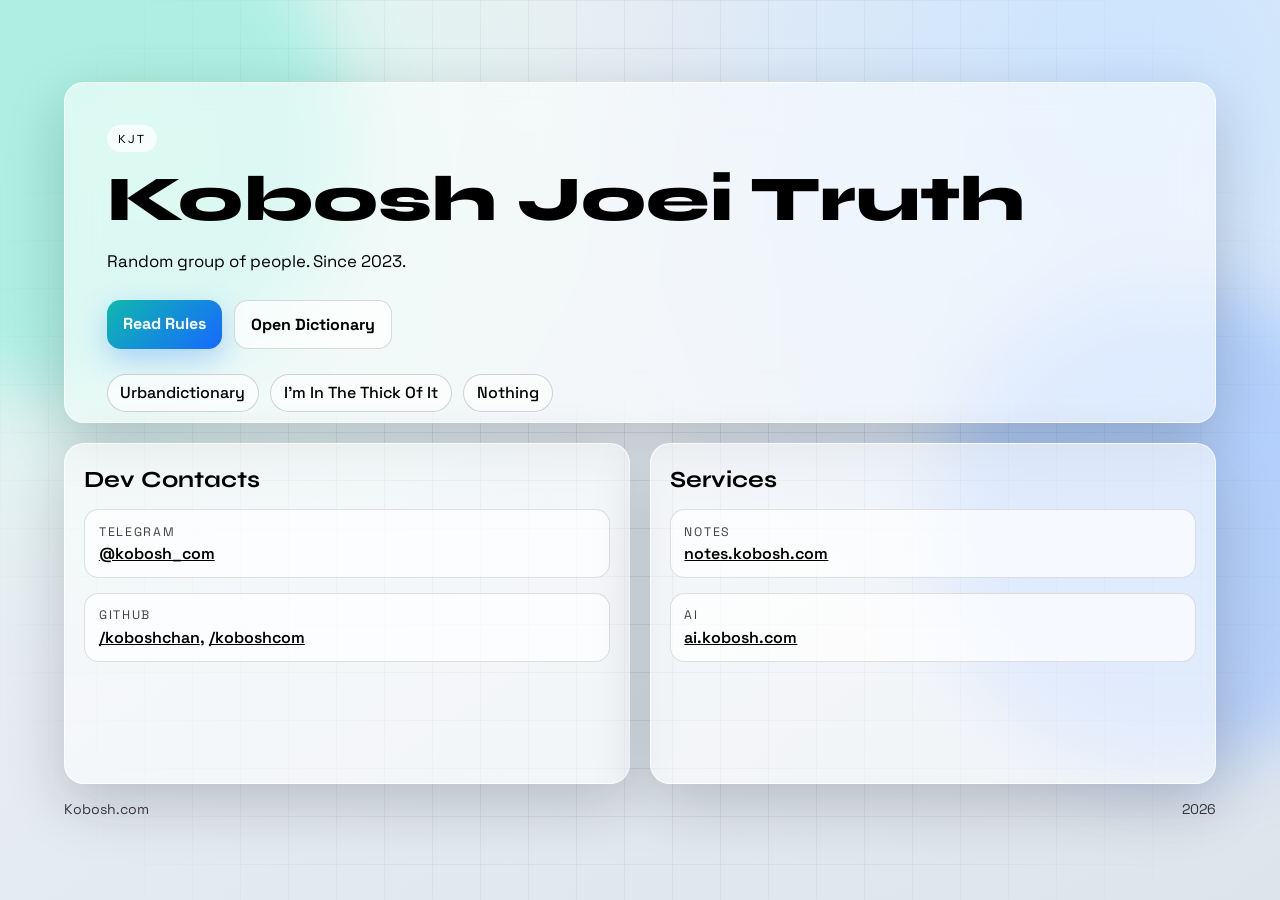
==== index.html @ be9c1747 "mondern" ====
<!DOCTYPE html>
<html lang="en">
  <head>
    <title>Kobosh Joei Truth | Kobosh.com</title>
    <meta charset="utf-8" />
    <meta name="viewport" content="width=device-width, initial-scale=1" />
    <meta
      name="description"
      content="Kobosh Joei Truth"
    />
    <link rel="preconnect" href="https://fonts.googleapis.com" />
    <link rel="preconnect" href="https://fonts.gstatic.com" crossorigin />
    <link
      href="https://fonts.googleapis.com/css2?family=Syne:wght@500;700;800&family=Space+Grotesk:wght@400;500;700&display=swap"
      rel="stylesheet"
    />
    <link rel="stylesheet" href="assets/css/index-modern.css" />
  </head>
  <body>
    <div class="ambient" aria-hidden="true">
      <span class="orb orb-one"></span>
      <span class="orb orb-two"></span>
      <span class="grid"></span>
    </div>

    <main class="page-shell">
      <section class="hero-card reveal">
        <p class="eyebrow">KJT</p>
        <h1>Kobosh Joei Truth</h1>
        <p class="subtitle">Random group of people. Since 2023.</p>

        <div class="action-row">
          <a class="action action-solid" href="rules">Read Rules</a>
          <a class="action action-ghost" href="dict">Open Dictionary</a>
        </div>

        <nav class="quick-links" aria-label="External links">
          <a href="https://www.urbandictionary.com/define.php?term=kobosh" target="_blank" rel="noopener noreferrer">Urbandictionary</a>
          <a href="iminthethickofit">I'm In The Thick Of It</a>
          <a href="nothing">Nothing</a>
        </nav>
      </section>

      <div class="bottom-row">
        <section class="contacts-card reveal" id="dev">
          <h2>Dev Contacts</h2>
          <ul>
            <li>
              <span class="label">Telegram</span>
              <span class="value">
                <a href="https://t.me/kobosh_com" target="_blank" rel="noopener noreferrer">@kobosh_com</a>
              </span>
            </li>
            <li>
              <span class="label">GitHub</span>
              <span class="value">
                <a href="https://github.com/koboshchan" target="_blank" rel="noopener noreferrer">/koboshchan</a>,
                <a href="https://github.com/koboshcom" target="_blank" rel="noopener noreferrer">/koboshcom</a>
              </span>
            </li>
          </ul>
        </section>

        <section class="services-card reveal" id="services">
          <h2>Services</h2>
          <ul>
            <li>
              <span class="label">Notes</span>
              <span class="value">
                <a href="https://notes.kobosh.com" target="_blank" rel="noopener noreferrer">notes.kobosh.com</a>
              </span>
            </li>
            <li>
              <span class="label">AI</span>
              <span class="value">
                <a href="https://ai.kobosh.com" target="_blank" rel="noopener noreferrer">ai.kobosh.com</a>
              </span>
            </li>
          </ul>
        </section>
      </div>
    </main>

    <footer class="site-footer">
      <p>Kobosh.com</p>
      <p id="year-stamp"></p>
    </footer>

    <script src="assets/js/index-modern.js"></script>
  </body>
</html>
---- assets/css/index-modern.css ----
:root {
  --ink: #0a0a0a;
  --paper: #f3f5f7;
  --glass: rgba(255, 255, 255, 0.58);
  --glass-border: rgba(255, 255, 255, 0.75);
  --shadow: 0 20px 60px rgba(15, 20, 30, 0.2);
  --accent: #0fb8ad;
  --accent-2: #1769ff;
}

* {
  box-sizing: border-box;
}

html,
body {
  margin: 0;
  width: 100%;
  height: 100%;
}

body {
  font-family: "Space Grotesk", sans-serif;
  color: var(--ink);
  background: radial-gradient(circle at 12% 18%, #daf8ef 0%, transparent 40%),
    radial-gradient(circle at 88% 10%, #cbe4ff 0%, transparent 42%),
    linear-gradient(145deg, #edf0f2 0%, #e5ebf2 48%, #dee4ec 100%);
  min-height: 100dvh;
  display: flex;
  flex-direction: column;
  justify-content: center;
  align-items: center;
  overflow: hidden;
}

.ambient {
  position: fixed;
  inset: 0;
  z-index: 0;
  pointer-events: none;
}

.orb {
  position: absolute;
  border-radius: 50%;
  filter: blur(35px);
  opacity: 0.6;
}

.orb-one {
  width: 32rem;
  height: 32rem;
  background: #8cebd8;
  left: -10rem;
  top: -7rem;
  animation: drift 10s ease-in-out infinite alternate;
}

.orb-two {
  width: 30rem;
  height: 30rem;
  background: #9ac0ff;
  right: -8rem;
  top: 18rem;
  animation: drift 12s ease-in-out infinite alternate-reverse;
}

.grid {
  position: absolute;
  inset: 0;
  background-image: linear-gradient(rgba(10, 10, 10, 0.08) 1px, transparent 1px),
    linear-gradient(90deg, rgba(10, 10, 10, 0.08) 1px, transparent 1px);
  background-size: 48px 48px;
  -webkit-mask-image: radial-gradient(circle at center, black 30%, transparent 90%);
  mask-image: radial-gradient(circle at center, black 30%, transparent 90%);
}

.page-shell {
  position: relative;
  z-index: 1;
  width: min(72rem, 92vw);
  height: min(78dvh, 52rem);
  margin: 0 auto;
  display: grid;
  grid-template-columns: 1fr;
  grid-template-rows: 1fr 1fr;
  gap: 1.2rem;
  transform-style: preserve-3d;
  transition: transform 180ms ease;
}

.bottom-row {
  min-height: 0;
  display: grid;
  grid-template-columns: 1fr 1fr;
  gap: 1.2rem;
}

.hero-card,
.contacts-card,
.services-card {
  min-height: 0;
  background: var(--glass);
  -webkit-backdrop-filter: blur(20px);
  backdrop-filter: blur(20px);
  border: 1px solid var(--glass-border);
  border-radius: 1.25rem;
  box-shadow: var(--shadow);
}

.hero-card {
  padding: 2.6rem;
  overflow: hidden;
}

.eyebrow {
  display: inline-block;
  margin: 0;
  font-family: "Syne", sans-serif;
  font-size: 0.78rem;
  letter-spacing: 0.16em;
  text-transform: uppercase;
  padding: 0.4rem 0.7rem;
  border-radius: 999px;
  background: rgba(255, 255, 255, 0.72);
}

h1,
h2,
p,
a,
li,
span {
  color: #000;
}

h1 {
  font-family: "Syne", sans-serif;
  font-weight: 800;
  margin: 1rem 0 0;
  line-height: 1;
  font-size: clamp(2.1rem, 6.5vw, 4rem);
}

.subtitle {
  margin: 0.95rem 0 0;
  max-width: 42ch;
  font-size: 1.05rem;
  line-height: 1.6;
}

.action-row {
  margin-top: 1.6rem;
  display: flex;
  flex-wrap: wrap;
  gap: 0.75rem;
}

.action {
  text-decoration: none;
  font-weight: 700;
  border-radius: 0.85rem;
  padding: 0.8rem 1rem;
  transition: transform 160ms ease, box-shadow 180ms ease;
}

.action:hover {
  transform: translateY(-2px);
}

.action-solid {
  background: linear-gradient(135deg, var(--accent), var(--accent-2));
  color: #fff;
  box-shadow: 0 10px 30px rgba(23, 105, 255, 0.28);
}

.action-ghost {
  background: rgba(255, 255, 255, 0.7);
  border: 1px solid rgba(10, 10, 10, 0.15);
}

.quick-links {
  margin-top: 1.6rem;
  display: flex;
  flex-wrap: wrap;
  gap: 0.7rem;
}

.quick-links a {
  text-decoration: none;
  font-weight: 500;
  border: 1px solid rgba(10, 10, 10, 0.18);
  background: rgba(255, 255, 255, 0.65);
  border-radius: 999px;
  padding: 0.45rem 0.8rem;
}

.contacts-card {
  padding: 1.4rem 1.2rem;
  overflow: hidden;
}

.services-card {
  padding: 1.4rem 1.2rem;
  overflow: hidden;
}

h2 {
  margin: 0;
  font-family: "Syne", sans-serif;
  font-size: 1.45rem;
}

.contacts-card ul {
  list-style: none;
  margin: 1rem 0 0;
  padding: 0;
  display: grid;
  gap: 0.9rem;
}

.services-card ul {
  list-style: none;
  margin: 1rem 0 0;
  padding: 0;
  display: grid;
  gap: 0.9rem;
}

.contacts-card li {
  background: rgba(255, 255, 255, 0.7);
  border: 1px solid rgba(10, 10, 10, 0.12);
  border-radius: 0.9rem;
  padding: 0.85rem;
  display: grid;
  gap: 0.2rem;
}

.services-card li {
  background: rgba(255, 255, 255, 0.7);
  border: 1px solid rgba(10, 10, 10, 0.12);
  border-radius: 0.9rem;
  padding: 0.85rem;
  display: grid;
  gap: 0.2rem;
}

.label {
  font-size: 0.77rem;
  letter-spacing: 0.14em;
  text-transform: uppercase;
  opacity: 0.75;
}

.value {
  font-weight: 600;
}

.site-footer {
  position: relative;
  z-index: 1;
  width: min(72rem, 92vw);
  margin: 1rem auto 0;
  display: flex;
  justify-content: space-between;
  align-items: center;
  gap: 1rem;
  font-size: 0.88rem;
}

.site-footer p {
  margin: 0;
  opacity: 0.75;
}

.reveal {
  opacity: 0;
  transform: translateY(18px);
  animation: rise 650ms ease forwards;
}

.contacts-card.reveal {
  animation-delay: 140ms;
}

.services-card.reveal {
  animation-delay: 220ms;
}

@keyframes rise {
  from {
    opacity: 0;
    transform: translateY(18px);
  }
  to {
    opacity: 1;
    transform: translateY(0);
  }
}

@keyframes drift {
  from {
    transform: translateY(0) translateX(0);
  }
  to {
    transform: translateY(12px) translateX(20px);
  }
}

@media (max-width: 900px) {
  .page-shell {
    grid-template-columns: 1fr;
    grid-template-rows: 1fr 1fr;
    height: min(82dvh, 50rem);
    margin-top: 0;
  }

  .bottom-row {
    grid-template-columns: 1fr;
    grid-template-rows: 1fr 1fr;
  }

  .hero-card {
    padding: 1.5rem;
  }

  .site-footer {
    margin-top: 0.8rem;
    flex-direction: column;
    align-items: center;
  }
}

@media (prefers-reduced-motion: reduce) {
  .orb-one,
  .orb-two,
  .reveal,
  .contacts-card.reveal {
    animation: none;
  }

  .page-shell {
    transition: none;
  }
}
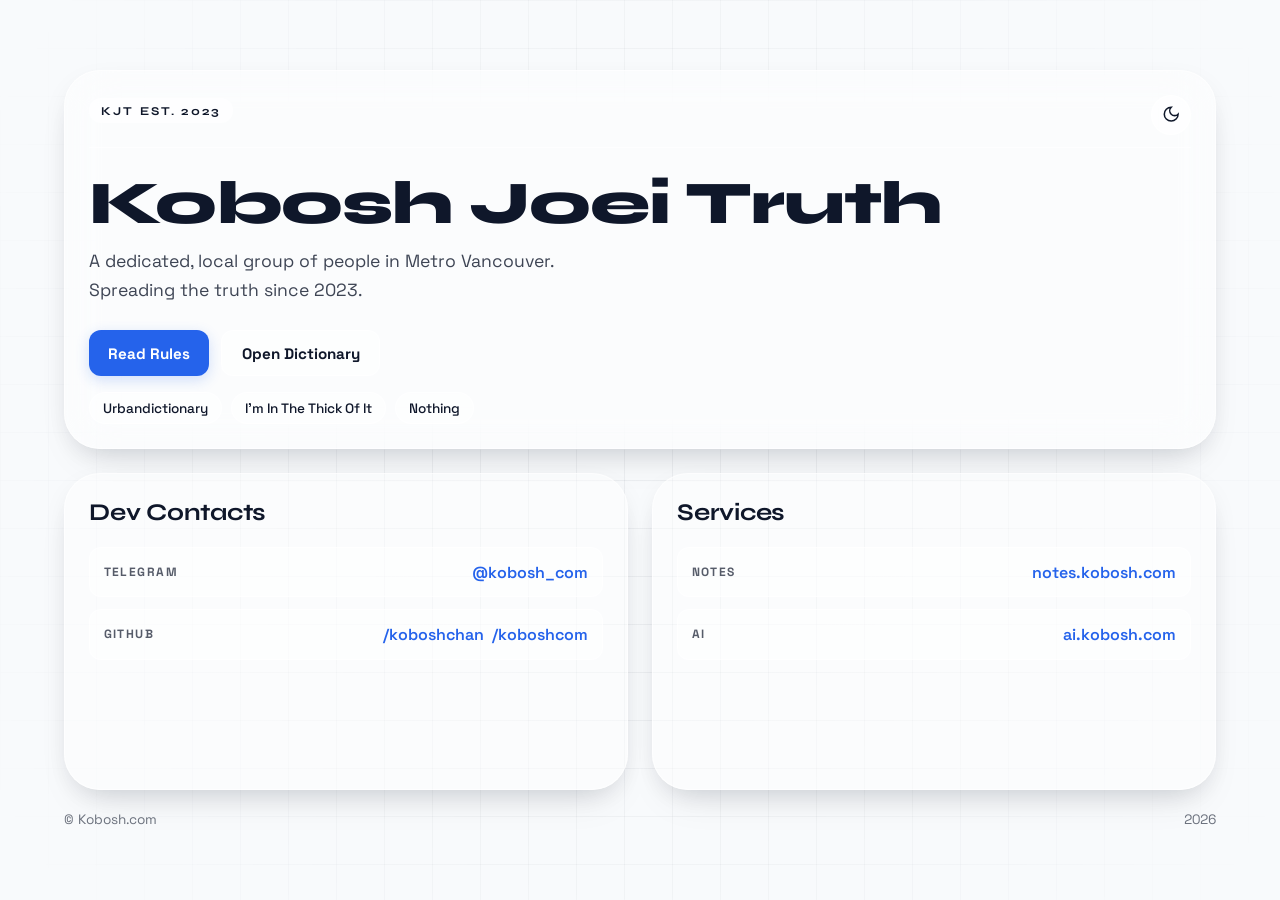
==== commit db8484c3: "Add new "nothing.html" page and refactor "rules.html" for improved structure and styling - Created a" ====
--- a/index.html
+++ b/index.html
@@ -4,19 +4,15 @@
     <title>Kobosh Joei Truth | Kobosh.com</title>
     <meta charset="utf-8" />
     <meta name="viewport" content="width=device-width, initial-scale=1" />
-    <meta
-      name="description"
-      content="Kobosh Joei Truth"
-    />
+    <meta name="description" content="Official portal of the Kobosh Joei Truth (KJT) community. Est. September 2023." />
+    
     <link rel="preconnect" href="https://fonts.googleapis.com" />
     <link rel="preconnect" href="https://fonts.gstatic.com" crossorigin />
-    <link
-      href="https://fonts.googleapis.com/css2?family=Syne:wght@500;700;800&family=Space+Grotesk:wght@400;500;700&display=swap"
-      rel="stylesheet"
-    />
+    <link href="https://fonts.googleapis.com/css2?family=Syne:wght@700;800&family=Space+Grotesk:wght@400;500;600;700&display=swap" rel="stylesheet" />
     <link rel="stylesheet" href="assets/css/index-modern.css" />
   </head>
   <body>
+    <!-- Ambient background visuals -->
     <div class="ambient" aria-hidden="true">
       <span class="orb orb-one"></span>
       <span class="orb orb-two"></span>
@@ -25,16 +21,25 @@
 
     <main class="page-shell">
       <section class="hero-card reveal">
-        <p class="eyebrow">KJT</p>
+        <header class="nav-header">
+          <div class="nav-header-left">
+            <span class="eyebrow">KJT EST. 2023</span>
+          </div>
+          <button class="theme-toggle" aria-label="Toggle theme" title="Toggle dark/light mode">
+            <svg class="sun-icon" viewBox="0 0 24 24"><circle cx="12" cy="12" r="4"/><path d="M12 2v2"/><path d="M12 20v2"/><path d="m4.93 4.93 1.41 1.41"/><path d="m17.66 17.66 1.41 1.41"/><path d="M2 12h2"/><path d="M20 12h2"/><path d="m6.34 17.66-1.41 1.41"/><path d="m19.07 4.93-1.41 1.41"/></svg>
+            <svg class="moon-icon" viewBox="0 0 24 24"><path d="M12 3a6 6 0 0 0 9 9 9 9 0 1 1-9-9Z"/></svg>
+          </button>
+        </header>
+
         <h1>Kobosh Joei Truth</h1>
-        <p class="subtitle">Random group of people. Since 2023.</p>
+        <p class="subtitle">A dedicated, local group of people in Metro Vancouver. Spreading the truth since 2023.</p>
 
         <div class="action-row">
           <a class="action action-solid" href="rules">Read Rules</a>
           <a class="action action-ghost" href="dict">Open Dictionary</a>
         </div>
 
-        <nav class="quick-links" aria-label="External links">
+        <nav class="quick-links" aria-label="Quick links">
           <a href="https://www.urbandictionary.com/define.php?term=kobosh" target="_blank" rel="noopener noreferrer">Urbandictionary</a>
           <a href="iminthethickofit">I'm In The Thick Of It</a>
           <a href="nothing">Nothing</a>
@@ -44,7 +49,7 @@
       <div class="bottom-row">
         <section class="contacts-card reveal" id="dev">
           <h2>Dev Contacts</h2>
-          <ul>
+          <ul class="interactive-list">
             <li>
               <span class="label">Telegram</span>
               <span class="value">
@@ -54,7 +59,7 @@
             <li>
               <span class="label">GitHub</span>
               <span class="value">
-                <a href="https://github.com/koboshchan" target="_blank" rel="noopener noreferrer">/koboshchan</a>,
+                <a href="https://github.com/koboshchan" target="_blank" rel="noopener noreferrer">/koboshchan</a>
                 <a href="https://github.com/koboshcom" target="_blank" rel="noopener noreferrer">/koboshcom</a>
               </span>
             </li>
@@ -63,7 +68,7 @@
 
         <section class="services-card reveal" id="services">
           <h2>Services</h2>
-          <ul>
+          <ul class="interactive-list">
             <li>
               <span class="label">Notes</span>
               <span class="value">
@@ -82,8 +87,8 @@
     </main>
 
     <footer class="site-footer">
-      <p>Kobosh.com</p>
-      <p id="year-stamp"></p>
+      <p>&copy; Kobosh.com</p>
+      <p id="year-stamp" class="tabular-nums"></p>
     </footer>
 
     <script src="assets/js/index-modern.js"></script>
--- a/assets/css/index-modern.css
+++ b/assets/css/index-modern.css
@@ -1,11 +1,40 @@
 :root {
-  --ink: #0a0a0a;
-  --paper: #f3f5f7;
-  --glass: rgba(255, 255, 255, 0.58);
-  --glass-border: rgba(255, 255, 255, 0.75);
-  --shadow: 0 20px 60px rgba(15, 20, 30, 0.2);
-  --accent: #0fb8ad;
-  --accent-2: #1769ff;
+  --ink: #0f172a;
+  --paper: #f8fafc;
+  --muted: #475569;
+  --glass: rgba(255, 255, 255, 0.45);
+  --glass-border: rgba(255, 255, 255, 0.6);
+  --shadow: 0 10px 30px -10px rgba(15, 23, 42, 0.15), 0 20px 40px -15px rgba(15, 23, 42, 0.1);
+  --shadow-hover: 0 15px 35px -10px rgba(15, 23, 42, 0.22), 0 25px 45px -15px rgba(15, 23, 42, 0.15);
+  --accent: #0d9488; /* teal 600 */
+  --accent-2: #2563eb; /* blue 600 */
+  --orb-1-bg: #99f6e4;
+  --orb-2-bg: #bfdbfe;
+  --grid-color: rgba(15, 23, 42, 0.05);
+  --scrollbar-thumb: rgba(15, 23, 42, 0.15);
+  --scrollbar-thumb-hover: rgba(15, 23, 42, 0.3);
+
+  --card-radius: 2.25rem; /* 36px */
+  --card-padding: 1.5rem; /* 24px */
+  --inner-radius: 0.75rem; /* 12px */
+  --inner-padding: 0.85rem;
+}
+
+body.dark {
+  --ink: #f8fafc;
+  --paper: #090d16;
+  --muted: #94a3b8;
+  --glass: rgba(11, 17, 32, 0.55);
+  --glass-border: rgba(255, 255, 255, 0.08);
+  --shadow: 0 10px 30px -10px rgba(0, 0, 0, 0.5), 0 20px 40px -15px rgba(0, 0, 0, 0.4);
+  --shadow-hover: 0 15px 35px -10px rgba(0, 0, 0, 0.6), 0 25px 45px -15px rgba(0, 0, 0, 0.5);
+  --accent: #14b8a6; /* teal 500 */
+  --accent-2: #3b82f6; /* blue 500 */
+  --orb-1-bg: #115e59; /* dark teal */
+  --orb-2-bg: #1e1b4b; /* dark indigo */
+  --grid-color: rgba(255, 255, 255, 0.03);
+  --scrollbar-thumb: rgba(255, 255, 255, 0.15);
+  --scrollbar-thumb-hover: rgba(255, 255, 255, 0.3);
 }
 
 * {
@@ -22,15 +51,20 @@
 body {
   font-family: "Space Grotesk", sans-serif;
   color: var(--ink);
-  background: radial-gradient(circle at 12% 18%, #daf8ef 0%, transparent 40%),
-    radial-gradient(circle at 88% 10%, #cbe4ff 0%, transparent 42%),
-    linear-gradient(145deg, #edf0f2 0%, #e5ebf2 48%, #dee4ec 100%);
+  background-color: var(--paper);
   min-height: 100dvh;
   display: flex;
   flex-direction: column;
   justify-content: center;
   align-items: center;
   overflow: hidden;
+  -webkit-font-smoothing: antialiased;
+  -moz-osx-font-smoothing: grayscale;
+  transition: color 250ms ease, background-color 250ms ease;
+}
+
+body.dark {
+  background-color: var(--paper);
 }
 
 .ambient {
@@ -41,256 +75,788 @@
 }
 
 .orb {
-  position: absolute;
-  border-radius: 50%;
-  filter: blur(35px);
-  opacity: 0.6;
-}
-
-.orb-one {
-  width: 32rem;
-  height: 32rem;
-  background: #8cebd8;
-  left: -10rem;
-  top: -7rem;
-  animation: drift 10s ease-in-out infinite alternate;
-}
-
-.orb-two {
-  width: 30rem;
-  height: 30rem;
-  background: #9ac0ff;
-  right: -8rem;
-  top: 18rem;
-  animation: drift 12s ease-in-out infinite alternate-reverse;
+  display: none;
 }
 
 .grid {
   position: absolute;
   inset: 0;
-  background-image: linear-gradient(rgba(10, 10, 10, 0.08) 1px, transparent 1px),
-    linear-gradient(90deg, rgba(10, 10, 10, 0.08) 1px, transparent 1px);
+  background-image: linear-gradient(var(--grid-color) 1px, transparent 1px),
+    linear-gradient(90deg, var(--grid-color) 1px, transparent 1px);
   background-size: 48px 48px;
-  -webkit-mask-image: radial-gradient(circle at center, black 30%, transparent 90%);
-  mask-image: radial-gradient(circle at center, black 30%, transparent 90%);
-}
-
+  -webkit-mask-image: radial-gradient(circle at center, black 30%, transparent 95%);
+  mask-image: radial-gradient(circle at center, black 30%, transparent 95%);
+}
+
+/* Page Layout Shell */
 .page-shell {
   position: relative;
   z-index: 1;
   width: min(72rem, 92vw);
-  height: min(78dvh, 52rem);
+  height: min(80dvh, 52rem);
   margin: 0 auto;
   display: grid;
   grid-template-columns: 1fr;
-  grid-template-rows: 1fr 1fr;
-  gap: 1.2rem;
+  grid-template-rows: 1.2fr 1fr;
+  gap: 1.5rem;
   transform-style: preserve-3d;
-  transition: transform 180ms ease;
+  transition: transform 200ms cubic-bezier(0.2, 0, 0, 1);
 }
 
 .bottom-row {
   min-height: 0;
   display: grid;
   grid-template-columns: 1fr 1fr;
-  gap: 1.2rem;
-}
-
+  gap: 1.5rem;
+}
+
+/* Glassmorphic Cards */
 .hero-card,
 .contacts-card,
-.services-card {
+.services-card,
+.content-card {
   min-height: 0;
   background: var(--glass);
-  -webkit-backdrop-filter: blur(20px);
-  backdrop-filter: blur(20px);
-  border: 1px solid var(--glass-border);
-  border-radius: 1.25rem;
+  -webkit-backdrop-filter: blur(24px);
+  backdrop-filter: blur(24px);
+  border: 1px solid var(--glass-border);
+  border-radius: var(--card-radius);
   box-shadow: var(--shadow);
-}
-
-.hero-card {
-  padding: 2.6rem;
-  overflow: hidden;
-}
-
+  padding: var(--card-padding);
+  display: flex;
+  flex-direction: column;
+  transition: transform 250ms cubic-bezier(0.2, 0, 0, 1), 
+              box-shadow 250ms ease, 
+              background-color 250ms ease, 
+              border-color 250ms ease;
+}
+
+.hero-card:hover,
+.contacts-card:hover,
+.services-card:hover,
+.content-card:hover {
+  box-shadow: var(--shadow-hover);
+}
+
+/* Header bar inside pages/cards */
+.nav-header {
+  display: flex;
+  justify-content: space-between;
+  align-items: center;
+  margin-bottom: 1.5rem;
+  padding-bottom: 0.75rem;
+  border-bottom: 1px solid var(--glass-border);
+  width: 100%;
+}
+
+.nav-header-left {
+  display: flex;
+  align-items: center;
+  gap: 1rem;
+}
+
+.nav-brand {
+  font-family: "Syne", sans-serif;
+  font-weight: 800;
+  font-size: 1.1rem;
+  letter-spacing: -0.01em;
+  text-decoration: none;
+  color: var(--ink);
+}
+
+/* Interactive theme toggle button */
+.theme-toggle {
+  background: var(--glass-border);
+  border: 1px solid var(--glass-border);
+  color: var(--ink);
+  width: 2.5rem;
+  height: 2.5rem;
+  border-radius: 50%;
+  display: flex;
+  align-items: center;
+  justify-content: center;
+  cursor: pointer;
+  outline: none;
+  font-size: 1.1rem;
+  transition: transform 200ms cubic-bezier(0.2, 0, 0, 1), background-color 200ms ease;
+}
+
+.theme-toggle:hover {
+  background: var(--glass);
+}
+
+.theme-toggle:active {
+  transform: scale(0.92);
+}
+
+/* Theme Toggle CSS Switch */
+.theme-toggle svg {
+  width: 1.15rem;
+  height: 1.15rem;
+  fill: none;
+  stroke: currentColor;
+  stroke-width: 2px;
+  transition: transform 300ms cubic-bezier(0.2, 0, 0, 1);
+}
+
+.theme-toggle .sun-icon {
+  display: none;
+}
+
+.theme-toggle .moon-icon {
+  display: block;
+}
+
+body.dark .theme-toggle .sun-icon {
+  display: block;
+}
+
+body.dark .theme-toggle .moon-icon {
+  display: none;
+}
+
+.theme-toggle:hover svg {
+  transform: rotate(15deg) scale(1.05);
+}
+
+/* Inline SVG and Structural Icon Styles */
+.icon, .icon-inline {
+  width: 1.2rem;
+  height: 1.2rem;
+  display: inline-block;
+  vertical-align: middle;
+  flex-shrink: 0;
+  fill: none;
+  stroke: currentColor;
+  stroke-width: 2px;
+  transition: transform 200ms ease;
+}
+
+.icon-inline {
+  margin-right: 0.55rem;
+}
+
+.accordion-arrow {
+  width: 1rem;
+  height: 1rem;
+  fill: none;
+  stroke: currentColor;
+  stroke-width: 2.5px;
+  transition: transform 250ms cubic-bezier(0.2, 0, 0, 1);
+  opacity: 0.7;
+}
+
+/* Eyebrow & Badges */
 .eyebrow {
   display: inline-block;
+  align-self: flex-start;
+  margin: 0 0 0.5rem;
+  font-family: "Syne", sans-serif;
+  font-size: 0.75rem;
+  letter-spacing: 0.18em;
+  text-transform: uppercase;
+  padding: 0.35rem 0.75rem;
+  border-radius: var(--inner-radius);
+  background: var(--glass-border);
+  font-weight: 700;
+  color: var(--ink);
+}
+
+/* Typography elements */
+h1, h2, h3, h4, h5, h6 {
+  color: var(--ink);
+  font-family: "Syne", sans-serif;
   margin: 0;
-  font-family: "Syne", sans-serif;
-  font-size: 0.78rem;
-  letter-spacing: 0.16em;
-  text-transform: uppercase;
-  padding: 0.4rem 0.7rem;
-  border-radius: 999px;
-  background: rgba(255, 255, 255, 0.72);
-}
-
-h1,
-h2,
-p,
-a,
-li,
-span {
-  color: #000;
+  text-wrap: balance;
+  transition: color 250ms ease;
 }
 
 h1 {
-  font-family: "Syne", sans-serif;
   font-weight: 800;
-  margin: 1rem 0 0;
-  line-height: 1;
-  font-size: clamp(2.1rem, 6.5vw, 4rem);
+  line-height: 1.05;
+  font-size: clamp(2.2rem, 6vw, 3.8rem);
+  letter-spacing: -0.02em;
+}
+
+h2 {
+  font-weight: 700;
+  font-size: 1.5rem;
+  letter-spacing: -0.01em;
+  margin-bottom: 0.5rem;
+}
+
+h3 {
+  font-weight: 700;
+  font-size: 1.15rem;
+}
+
+p {
+  color: var(--ink);
+  margin: 0.5rem 0;
+  line-height: 1.6;
+  text-wrap: pretty;
+  opacity: 0.9;
+  transition: color 250ms ease;
 }
 
 .subtitle {
-  margin: 0.95rem 0 0;
-  max-width: 42ch;
-  font-size: 1.05rem;
-  line-height: 1.6;
-}
-
+  margin: 0.75rem 0 0;
+  max-width: 44ch;
+  font-size: 1.1rem;
+  opacity: 0.8;
+}
+
+/* Action Rows & Links */
 .action-row {
-  margin-top: 1.6rem;
+  margin-top: auto;
   display: flex;
   flex-wrap: wrap;
   gap: 0.75rem;
+  padding-top: 1.5rem;
 }
 
 .action {
   text-decoration: none;
   font-weight: 700;
-  border-radius: 0.85rem;
-  padding: 0.8rem 1rem;
-  transition: transform 160ms ease, box-shadow 180ms ease;
-}
-
-.action:hover {
+  font-size: 0.95rem;
+  border-radius: var(--inner-radius);
+  padding: 0.8rem 1.2rem;
+  display: inline-flex;
+  align-items: center;
+  justify-content: center;
+  cursor: pointer;
+  transition: transform 150ms cubic-bezier(0.2, 0, 0, 1), 
+              box-shadow 150ms ease, 
+              background-color 200ms ease, 
+              border-color 200ms ease;
+  min-height: 44px; /* Touch target safety */
+}
+
+.action:active {
+  transform: scale(0.96);
+}
+
+.action-solid {
+  background-color: var(--accent-2);
+  color: #ffffff;
+  box-shadow: 0 4px 14px 0 rgba(37, 99, 235, 0.2);
+}
+
+.action-solid:hover {
   transform: translateY(-2px);
-}
-
-.action-solid {
-  background: linear-gradient(135deg, var(--accent), var(--accent-2));
-  color: #fff;
-  box-shadow: 0 10px 30px rgba(23, 105, 255, 0.28);
+  background-color: var(--accent);
+  box-shadow: 0 6px 20px 0 rgba(37, 99, 235, 0.35);
+}
+
+.action-solid:active {
+  transform: scale(0.96) translateY(0);
 }
 
 .action-ghost {
-  background: rgba(255, 255, 255, 0.7);
-  border: 1px solid rgba(10, 10, 10, 0.15);
-}
-
+  background: var(--glass);
+  border: 1px solid var(--glass-border);
+  color: var(--ink);
+}
+
+.action-ghost:hover {
+  transform: translateY(-2px);
+  background: var(--glass-border);
+}
+
+.action-ghost:active {
+  transform: scale(0.96) translateY(0);
+}
+
+/* Quick links footer on homepage */
 .quick-links {
-  margin-top: 1.6rem;
+  margin-top: 1rem;
   display: flex;
   flex-wrap: wrap;
-  gap: 0.7rem;
+  gap: 0.6rem;
 }
 
 .quick-links a {
   text-decoration: none;
   font-weight: 500;
-  border: 1px solid rgba(10, 10, 10, 0.18);
-  background: rgba(255, 255, 255, 0.65);
+  font-size: 0.85rem;
+  border: 1px solid var(--glass-border);
+  background: var(--glass);
   border-radius: 999px;
-  padding: 0.45rem 0.8rem;
-}
-
-.contacts-card {
-  padding: 1.4rem 1.2rem;
-  overflow: hidden;
-}
-
-.services-card {
-  padding: 1.4rem 1.2rem;
-  overflow: hidden;
-}
-
-h2 {
-  margin: 0;
-  font-family: "Syne", sans-serif;
-  font-size: 1.45rem;
-}
-
-.contacts-card ul {
+  padding: 0.4rem 0.8rem;
+  color: var(--ink);
+  transition: transform 150ms cubic-bezier(0.2, 0, 0, 1), background-color 150ms ease;
+}
+
+.quick-links a:hover {
+  background: var(--glass-border);
+}
+
+.quick-links a:active {
+  transform: scale(0.96);
+}
+
+/* Nested lists in Contact/Services cards */
+ul.interactive-list {
   list-style: none;
-  margin: 1rem 0 0;
+  margin: 0.75rem 0 0;
   padding: 0;
   display: grid;
-  gap: 0.9rem;
-}
-
-.services-card ul {
-  list-style: none;
-  margin: 1rem 0 0;
-  padding: 0;
-  display: grid;
-  gap: 0.9rem;
-}
-
-.contacts-card li {
-  background: rgba(255, 255, 255, 0.7);
-  border: 1px solid rgba(10, 10, 10, 0.12);
-  border-radius: 0.9rem;
-  padding: 0.85rem;
-  display: grid;
-  gap: 0.2rem;
-}
-
-.services-card li {
-  background: rgba(255, 255, 255, 0.7);
-  border: 1px solid rgba(10, 10, 10, 0.12);
-  border-radius: 0.9rem;
-  padding: 0.85rem;
-  display: grid;
-  gap: 0.2rem;
+  gap: 0.75rem;
+  min-height: 0;
+  overflow-y: auto;
+}
+
+ul.interactive-list li {
+  background: var(--glass);
+  border: 1px solid var(--glass-border);
+  border-radius: var(--inner-radius);
+  padding: var(--inner-padding);
+  display: flex;
+  justify-content: space-between;
+  align-items: center;
+  transition: transform 150ms cubic-bezier(0.2, 0, 0, 1), background-color 200ms ease;
+}
+
+ul.interactive-list li:hover {
+  transform: translateX(4px);
+  background: var(--glass-border);
 }
 
 .label {
-  font-size: 0.77rem;
-  letter-spacing: 0.14em;
+  font-size: 0.75rem;
+  letter-spacing: 0.12em;
   text-transform: uppercase;
-  opacity: 0.75;
+  font-weight: 700;
+  opacity: 0.7;
 }
 
 .value {
   font-weight: 600;
-}
-
+  text-align: right;
+  display: flex;
+  gap: 0.5rem;
+}
+
+.value a {
+  color: var(--accent-2);
+  text-decoration: none;
+  transition: opacity 150ms ease;
+}
+
+.value a:hover {
+  opacity: 0.8;
+  text-decoration: underline;
+}
+
+/* Site Footer */
 .site-footer {
   position: relative;
   z-index: 1;
   width: min(72rem, 92vw);
-  margin: 1rem auto 0;
+  margin: 1.2rem auto 0;
   display: flex;
   justify-content: space-between;
   align-items: center;
   gap: 1rem;
-  font-size: 0.88rem;
+  font-size: 0.85rem;
 }
 
 .site-footer p {
   margin: 0;
-  opacity: 0.75;
-}
-
+  opacity: 0.6;
+}
+
+.site-footer a {
+  color: var(--ink);
+  text-decoration: none;
+  font-weight: 600;
+}
+
+.site-footer a:hover {
+  text-decoration: underline;
+}
+
+/* Rules List styling */
+.rules-list {
+  display: grid;
+  grid-template-columns: repeat(auto-fit, minmax(280px, 1fr));
+  gap: 1rem;
+  margin: 1.5rem 0;
+}
+
+.rule-card {
+  background: var(--glass);
+  border: 1px solid var(--glass-border);
+  border-radius: var(--inner-radius);
+  padding: 1.2rem;
+  display: flex;
+  flex-direction: column;
+  gap: 0.5rem;
+  transition: transform 150ms ease, border-color 200ms ease;
+}
+
+.rule-card:hover {
+  transform: translateY(-2px);
+  border-color: var(--accent);
+}
+
+.rule-num {
+  font-family: "Syne", sans-serif;
+  font-size: 0.75rem;
+  font-weight: 800;
+  text-transform: uppercase;
+  color: var(--accent-2);
+  letter-spacing: 0.08em;
+}
+
+/* Scrollable Inner container */
+.scroll-container {
+  overflow-y: auto;
+  padding-right: 0.5rem;
+  flex: 1;
+}
+
+/* Custom Scrollbar Styles */
+::-webkit-scrollbar {
+  width: 6px;
+  height: 6px;
+}
+
+::-webkit-scrollbar-track {
+  background: transparent;
+}
+
+::-webkit-scrollbar-thumb {
+  background: var(--scrollbar-thumb);
+  border-radius: 999px;
+}
+
+::-webkit-scrollbar-thumb:hover {
+  background: var(--scrollbar-thumb-hover);
+}
+
+/* Stagger animations */
 .reveal {
   opacity: 0;
-  transform: translateY(18px);
-  animation: rise 650ms ease forwards;
+  transform: translateY(20px);
+  animation: rise 600ms cubic-bezier(0.16, 1, 0.3, 1) forwards;
+}
+
+.hero-card.reveal {
+  animation-delay: 50ms;
 }
 
 .contacts-card.reveal {
-  animation-delay: 140ms;
+  animation-delay: 150ms;
 }
 
 .services-card.reveal {
-  animation-delay: 220ms;
+  animation-delay: 250ms;
+}
+
+/* Content cards layouts (subpages) */
+.subpage-container {
+  position: relative;
+  z-index: 1;
+  width: min(58rem, 92vw);
+  margin: 2rem auto;
+  display: flex;
+  flex-direction: column;
+  gap: 1rem;
+  min-height: calc(100vh - 8rem);
+}
+
+.content-card {
+  flex: 1;
+  min-height: 0;
+}
+
+/* Accordion sections for Rules */
+.accordion {
+  display: grid;
+  gap: 0.75rem;
+  margin-top: 1rem;
+}
+
+.accordion-item {
+  border: 1px solid var(--glass-border);
+  background: var(--glass);
+  border-radius: var(--inner-radius);
+  overflow: hidden;
+  transition: border-color 200ms ease, background-color 200ms ease;
+}
+
+.accordion-header {
+  padding: 1rem 1.2rem;
+  display: flex;
+  justify-content: space-between;
+  align-items: center;
+  cursor: pointer;
+  user-select: none;
+  font-weight: 600;
+  transition: background-color 150ms ease;
+}
+
+.accordion-header:hover {
+  background: var(--glass-border);
+}
+
+.accordion-header:active {
+  transform: scale(0.995);
+}
+
+.accordion-header h3 {
+  font-size: 1.05rem;
+  margin: 0;
+  display: flex;
+  align-items: center;
+  gap: 0.5rem;
+}
+
+
+
+.accordion-item.active {
+  background: rgba(255, 255, 255, 0.1);
+  border-color: var(--accent);
+}
+
+body.dark .accordion-item.active {
+  background: rgba(0, 0, 0, 0.15);
+}
+
+.accordion-item.active .accordion-arrow {
+  transform: rotate(180deg);
+}
+
+.accordion-content {
+  max-height: 0;
+  overflow: hidden;
+  transition: max-height 300ms cubic-bezier(0.2, 0, 0, 1);
+}
+
+.accordion-item.active .accordion-content {
+  max-height: 1000px; /* high limit to accommodate large content */
+}
+
+.accordion-content-inner {
+  padding: 0.2rem 1.25rem 1.25rem;
+  border-top: 1px solid var(--glass-border);
+  font-size: 0.95rem;
+  line-height: 1.6;
+}
+
+.accordion-content-inner p {
+  margin-top: 0.75rem;
+}
+
+.accordion-content-inner ul {
+  padding-left: 1.25rem;
+  margin: 0.75rem 0 0;
+}
+
+.accordion-content-inner li {
+  margin-bottom: 0.4rem;
+}
+
+/* Tabs & Searches for Dictionary */
+.search-box {
+  width: 100%;
+  padding: 0.8rem 1rem;
+  border-radius: var(--inner-radius);
+  border: 1px solid var(--glass-border);
+  background: var(--glass);
+  color: var(--ink);
+  font-family: inherit;
+  font-size: 0.95rem;
+  margin-bottom: 1rem;
+  outline: none;
+  transition: border-color 200ms ease, box-shadow 200ms ease;
+}
+
+.search-box:focus {
+  border-color: var(--accent);
+  box-shadow: 0 0 0 3px rgba(13, 148, 136, 0.15);
+}
+
+.dict-list {
+  display: grid;
+  gap: 1rem;
+}
+
+.dict-entry {
+  background: var(--glass);
+  border: 1px solid var(--glass-border);
+  border-radius: var(--inner-radius);
+  padding: 1.25rem;
+  transition: transform 150ms ease, border-color 200ms ease;
+}
+
+.dict-entry:hover {
+  transform: translateY(-2px);
+  border-color: var(--glass-border);
+}
+
+.dict-term {
+  font-size: 1.25rem;
+  font-weight: 700;
+  color: var(--accent-2);
+  margin-bottom: 0.5rem;
+}
+
+.dict-pos {
+  font-size: 0.7rem;
+  text-transform: uppercase;
+  letter-spacing: 0.1em;
+  background: var(--glass-border);
+  padding: 0.2rem 0.5rem;
+  border-radius: 4px;
+  font-weight: 700;
+  margin-left: 0.5rem;
+  vertical-align: middle;
+  color: var(--ink);
+}
+
+.dict-defn {
+  font-size: 0.95rem;
+  margin: 0.5rem 0;
+  line-height: 1.5;
+  border-left: 3px solid var(--accent);
+  padding-left: 0.75rem;
+}
+
+.dict-ex {
+  font-size: 0.9rem;
+  color: var(--muted);
+  font-style: italic;
+  margin-top: 0.4rem;
+}
+
+/* Thick Of It Page specific: lyrics formatting */
+.lyrics-container {
+  display: grid;
+  grid-template-columns: 1.2fr 1.8fr;
+  gap: 1.5rem;
+  height: 100%;
+}
+
+.lyrics-sidebar {
+  border-right: 1px solid var(--glass-border);
+  padding-right: 1.5rem;
+  display: flex;
+  flex-direction: column;
+}
+
+.lyrics-box {
+  background: rgba(0, 0, 0, 0.05);
+  border-radius: var(--inner-radius);
+  padding: 1.2rem;
+  font-family: inherit;
+  font-size: 0.9rem;
+  line-height: 1.5;
+  white-space: pre-line;
+  overflow-y: auto;
+  border: 1px solid var(--glass-border);
+  max-height: 480px;
+}
+
+body.dark .lyrics-box {
+  background: rgba(255, 255, 255, 0.02);
+}
+
+.essay-content {
+  overflow-y: auto;
+}
+
+.article-header {
+  margin-bottom: 1.5rem;
+}
+
+.article-header h1 {
+  margin-bottom: 0.5rem;
+}
+
+.article-header .meta {
+  font-size: 0.85rem;
+  color: var(--muted);
+}
+
+.article-body h2, .article-body h3, .article-body h4 {
+  margin: 1.5rem 0 0.75rem;
+  font-family: "Syne", sans-serif;
+  font-weight: 700;
+}
+
+.article-body h2 {
+  font-size: 1.35rem;
+}
+
+.article-body h3 {
+  font-size: 1.1rem;
+}
+
+.article-body p {
+  margin-bottom: 1rem;
+}
+
+.article-body blockquote {
+  margin: 1.25rem 0;
+  padding: 0.5rem 1rem;
+  border-left: 4px solid var(--accent-2);
+  background: rgba(37, 99, 235, 0.06);
+  border-radius: 0 var(--inner-radius) var(--inner-radius) 0;
+  font-style: italic;
+}
+
+.article-body hr {
+  border: none;
+  border-top: 1px solid var(--glass-border);
+  margin: 1.5rem 0;
+}
+
+/* Massive Essay (Gyatman) specific grid highlight cards */
+.attribute-grid {
+  display: grid;
+  grid-template-columns: repeat(auto-fit, minmax(240px, 1fr));
+  gap: 1rem;
+  margin: 1.5rem 0;
+}
+
+.attribute-card {
+  background: var(--glass);
+  border: 1px solid var(--glass-border);
+  border-radius: var(--inner-radius);
+  padding: 1.2rem;
+  transition: transform 150ms ease;
+}
+
+.attribute-card:hover {
+  transform: translateY(-3px);
+}
+
+.attribute-card h3 {
+  color: var(--accent);
+  margin-bottom: 0.4rem;
+}
+
+/* Tabular class */
+.tabular-nums {
+  font-variant-numeric: tabular-nums;
+}
+
+/* Animations */
+@keyframes drift {
+  from {
+    transform: translateY(0) translateX(0);
+  }
+  to {
+    transform: translateY(20px) translateX(25px);
+  }
 }
 
 @keyframes rise {
   from {
     opacity: 0;
-    transform: translateY(18px);
+    transform: translateY(20px);
   }
   to {
     opacity: 1;
@@ -298,36 +864,103 @@
   }
 }
 
-@keyframes drift {
-  from {
-    transform: translateY(0) translateX(0);
-  }
-  to {
-    transform: translateY(12px) translateX(20px);
-  }
-}
-
+/* Responsive Rules */
 @media (max-width: 900px) {
+  html,
+  body {
+    height: auto;
+  }
+
+  body {
+    min-height: 100dvh;
+    justify-content: flex-start;
+    overflow-y: auto;
+    overflow-x: hidden;
+    padding: 1rem 0.75rem 2rem;
+  }
+
   .page-shell {
     grid-template-columns: 1fr;
-    grid-template-rows: 1fr 1fr;
-    height: min(82dvh, 50rem);
+    grid-template-rows: auto auto;
+    height: auto;
     margin-top: 0;
+    width: 100%;
+    gap: 1rem;
   }
 
   .bottom-row {
     grid-template-columns: 1fr;
-    grid-template-rows: 1fr 1fr;
-  }
-
-  .hero-card {
-    padding: 1.5rem;
+    grid-template-rows: auto auto;
+    gap: 1rem;
+  }
+
+  .hero-card,
+  .contacts-card,
+  .services-card,
+  .content-card {
+    padding: 1.25rem;
+    border-radius: 1.75rem; /* Concentric adjust for smaller size */
+  }
+
+  .action-row {
+    flex-direction: column;
+    align-items: stretch;
+    gap: 0.6rem;
+    padding-top: 1rem;
+  }
+
+  .action {
+    text-align: center;
+    padding: 0.85rem 1rem;
+  }
+
+  .quick-links {
+    margin-top: 1rem;
+    gap: 0.5rem;
+  }
+
+  .quick-links a {
+    width: 100%;
+    text-align: center;
+    padding: 0.5rem;
   }
 
   .site-footer {
-    margin-top: 0.8rem;
+    margin-top: 1.2rem;
     flex-direction: column;
     align-items: center;
+    width: 100%;
+    text-align: center;
+    gap: 0.4rem;
+  }
+
+  /* Subpages */
+  .subpage-container {
+    min-height: auto;
+    margin: 1rem auto;
+  }
+
+  .lyrics-container {
+    grid-template-columns: 1fr;
+    height: auto;
+    gap: 1rem;
+  }
+
+  .lyrics-sidebar {
+    border-right: none;
+    padding-right: 0;
+    border-bottom: 1px solid var(--glass-border);
+    padding-bottom: 1rem;
+  }
+}
+
+@media (max-width: 480px) {
+  h1 {
+    font-size: clamp(1.8rem, 8vw, 2.2rem);
+  }
+
+  .subtitle {
+    font-size: 0.95rem;
   }
 }
 
@@ -336,10 +969,11 @@
   .orb-two,
   .reveal,
   .contacts-card.reveal {
-    animation: none;
-  }
-
-  .page-shell {
-    transition: none;
-  }
-}
+    animation: none !important;
+  }
+
+  .page-shell, .hero-card, .contacts-card, .services-card, .content-card {
+    transition: none !important;
+    transform: none !important;
+  }
+}
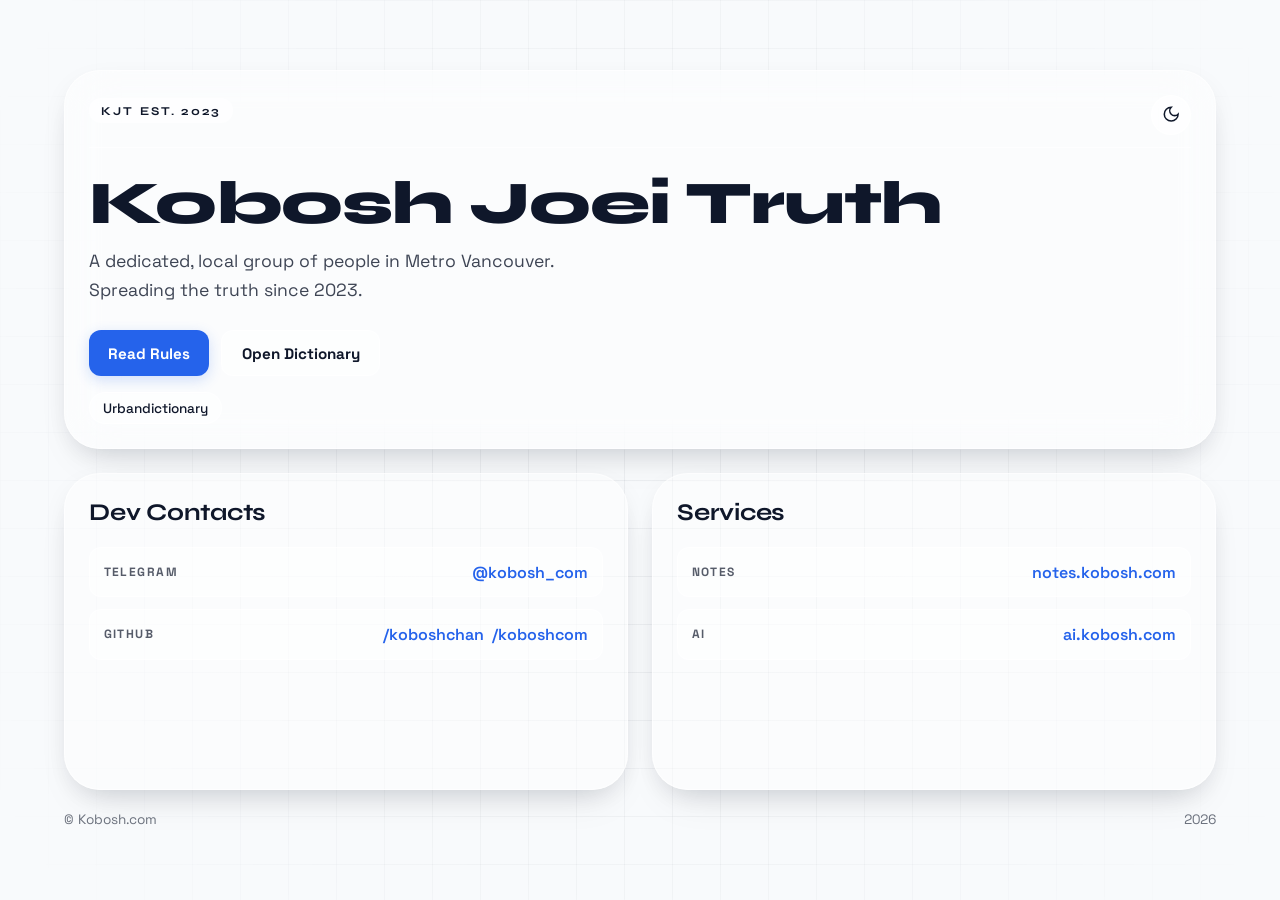
==== commit ed14e93b: "Remove outdated links from the quick links navigation in index.html" ====
--- a/index.html
+++ b/index.html
@@ -41,8 +41,6 @@
 
         <nav class="quick-links" aria-label="Quick links">
           <a href="https://www.urbandictionary.com/define.php?term=kobosh" target="_blank" rel="noopener noreferrer">Urbandictionary</a>
-          <a href="iminthethickofit">I'm In The Thick Of It</a>
-          <a href="nothing">Nothing</a>
         </nav>
       </section>
 
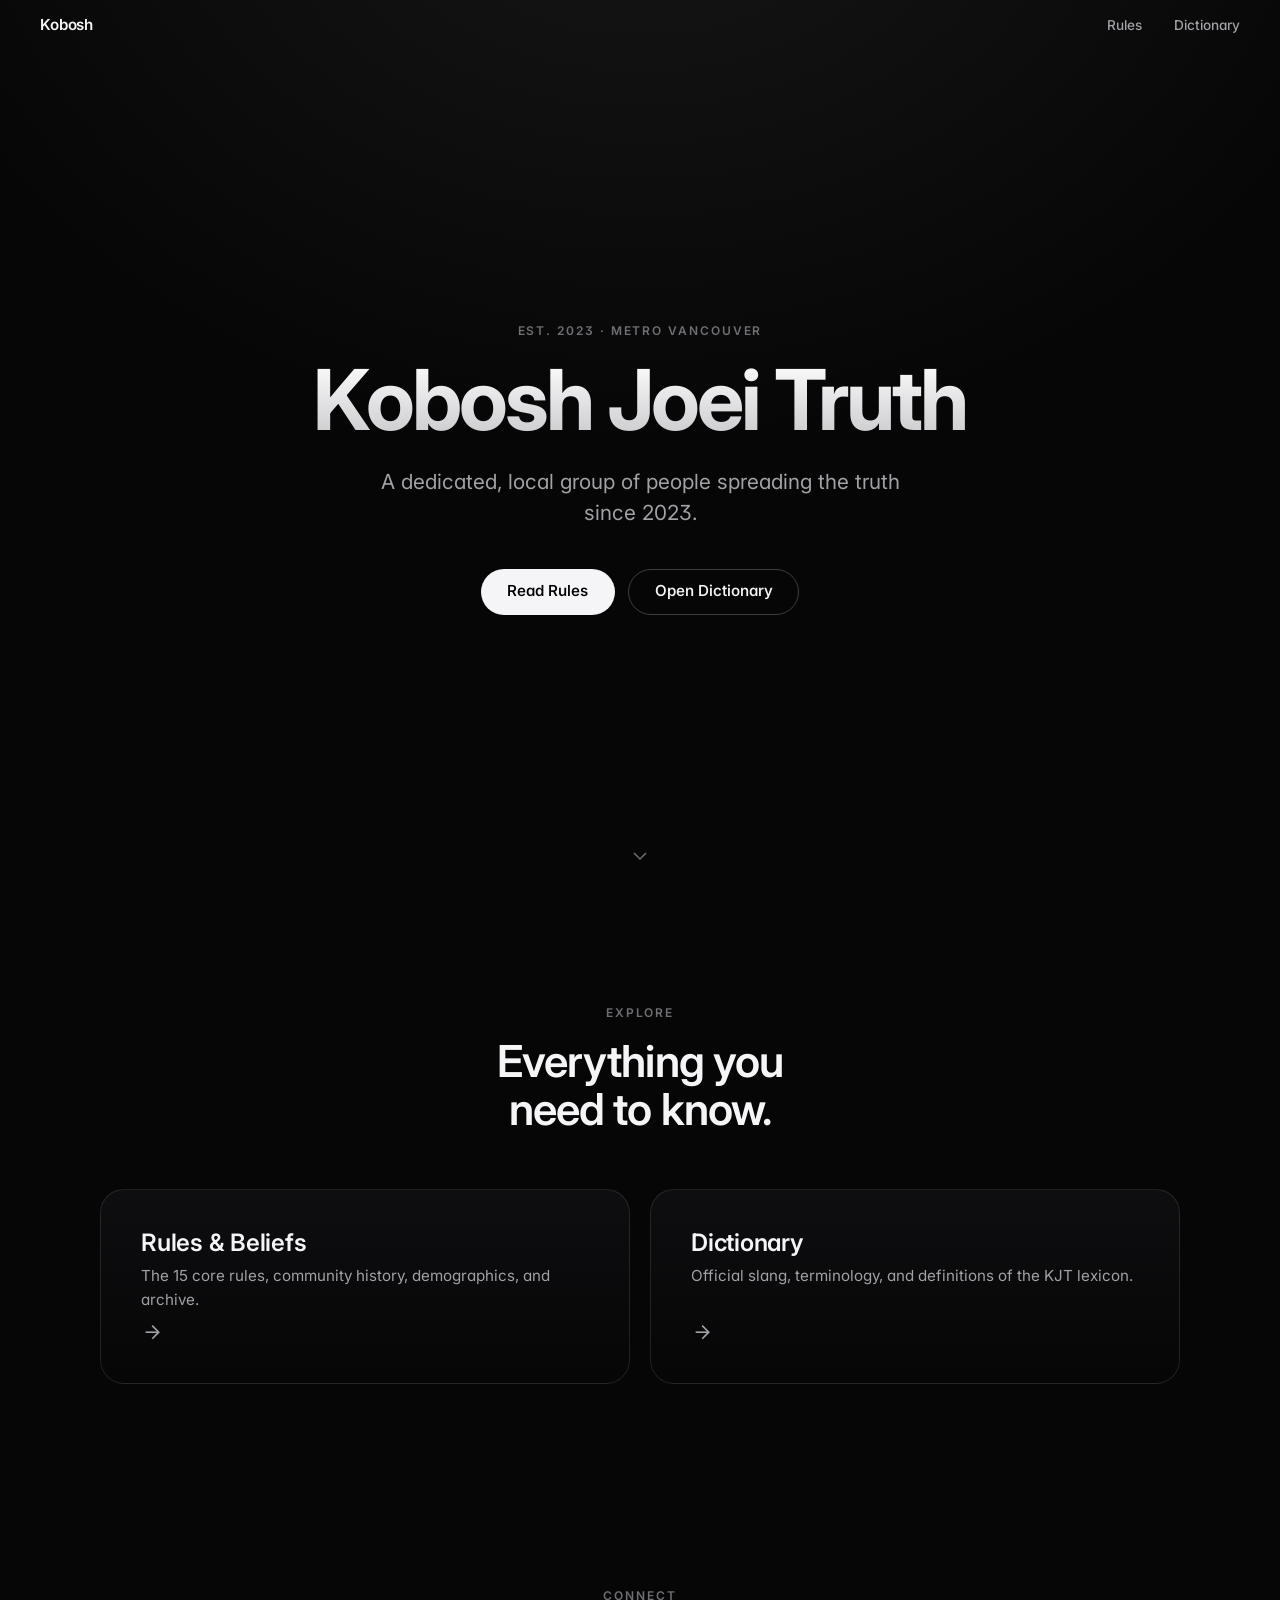
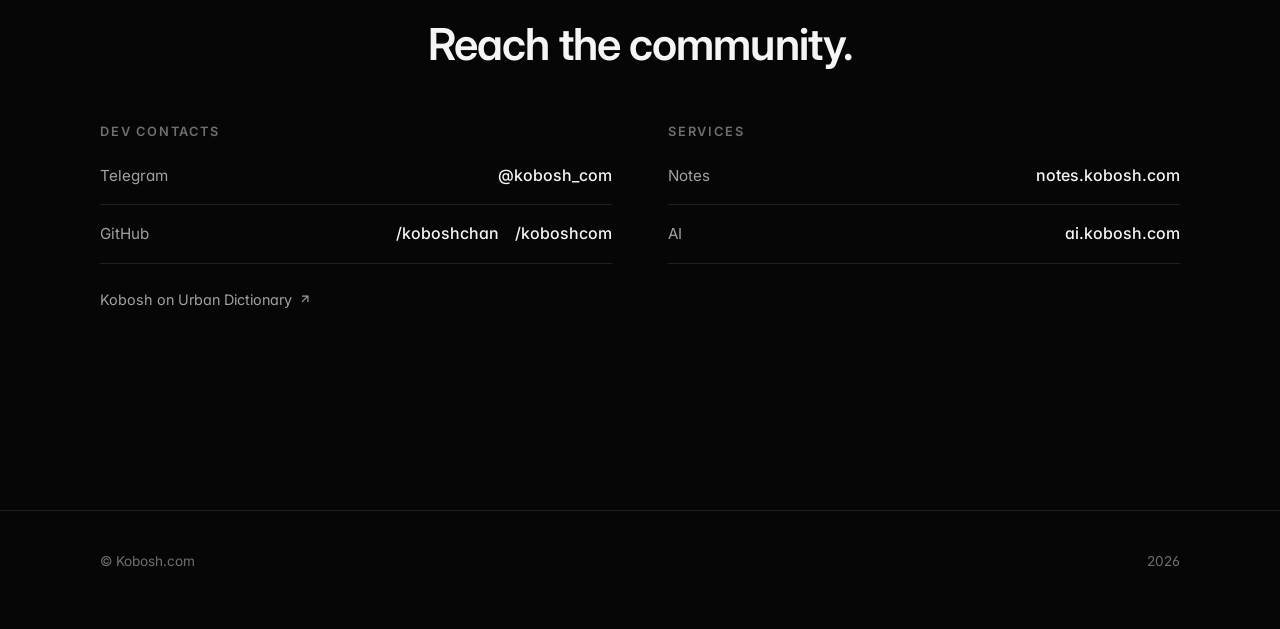
==== commit d5e7128d: "Rebuild site with refined Apple-like dark monochrome design Replace the glass-card-grid layout with " ====
--- a/index.html
+++ b/index.html
@@ -5,88 +5,106 @@
     <meta charset="utf-8" />
     <meta name="viewport" content="width=device-width, initial-scale=1" />
     <meta name="description" content="Official portal of the Kobosh Joei Truth (KJT) community. Est. September 2023." />
-    
+
     <link rel="preconnect" href="https://fonts.googleapis.com" />
     <link rel="preconnect" href="https://fonts.gstatic.com" crossorigin />
-    <link href="https://fonts.googleapis.com/css2?family=Syne:wght@700;800&family=Space+Grotesk:wght@400;500;600;700&display=swap" rel="stylesheet" />
+    <link href="https://fonts.googleapis.com/css2?family=Inter:wght@400;500;600;700;800&display=swap" rel="stylesheet" />
     <link rel="stylesheet" href="assets/css/index-modern.css" />
   </head>
   <body>
-    <!-- Ambient background visuals -->
-    <div class="ambient" aria-hidden="true">
-      <span class="orb orb-one"></span>
-      <span class="orb orb-two"></span>
-      <span class="grid"></span>
-    </div>
+    <nav class="nav">
+      <a class="wordmark" href="./">Kobosh</a>
+      <div class="nav-links">
+        <a href="rules">Rules</a>
+        <a href="dict">Dictionary</a>
+      </div>
+    </nav>
 
-    <main class="page-shell">
-      <section class="hero-card reveal">
-        <header class="nav-header">
-          <div class="nav-header-left">
-            <span class="eyebrow">KJT EST. 2023</span>
+    <header class="hero">
+      <span class="eyebrow">Est. 2023 · Metro Vancouver</span>
+      <h1 class="display">Kobosh Joei Truth</h1>
+      <p class="lede">A dedicated, local group of people spreading the truth since 2023.</p>
+      <div class="btn-row">
+        <a class="btn btn-primary" href="rules">Read Rules</a>
+        <a class="btn btn-secondary" href="dict">Open Dictionary</a>
+      </div>
+      <svg class="scroll-cue" viewBox="0 0 24 24" aria-hidden="true"><path d="m6 9 6 6 6-6" /></svg>
+    </header>
+
+    <main>
+      <section class="section">
+        <div class="container">
+          <div class="section-head" data-reveal>
+            <span class="eyebrow">Explore</span>
+            <h2>Everything you need to know.</h2>
           </div>
-          <button class="theme-toggle" aria-label="Toggle theme" title="Toggle dark/light mode">
-            <svg class="sun-icon" viewBox="0 0 24 24"><circle cx="12" cy="12" r="4"/><path d="M12 2v2"/><path d="M12 20v2"/><path d="m4.93 4.93 1.41 1.41"/><path d="m17.66 17.66 1.41 1.41"/><path d="M2 12h2"/><path d="M20 12h2"/><path d="m6.34 17.66-1.41 1.41"/><path d="m19.07 4.93-1.41 1.41"/></svg>
-            <svg class="moon-icon" viewBox="0 0 24 24"><path d="M12 3a6 6 0 0 0 9 9 9 9 0 1 1-9-9Z"/></svg>
-          </button>
-        </header>
-
-        <h1>Kobosh Joei Truth</h1>
-        <p class="subtitle">A dedicated, local group of people in Metro Vancouver. Spreading the truth since 2023.</p>
-
-        <div class="action-row">
-          <a class="action action-solid" href="rules">Read Rules</a>
-          <a class="action action-ghost" href="dict">Open Dictionary</a>
+          <div class="tile-grid">
+            <a class="tile" href="rules" data-reveal>
+              <h3>Rules &amp; Beliefs</h3>
+              <p>The 15 core rules, community history, demographics, and archive.</p>
+              <svg class="arrow" viewBox="0 0 24 24" aria-hidden="true"><path d="M5 12h14" /><path d="m12 5 7 7-7 7" /></svg>
+            </a>
+            <a class="tile" href="dict" data-reveal data-reveal-delay="80">
+              <h3>Dictionary</h3>
+              <p>Official slang, terminology, and definitions of the KJT lexicon.</p>
+              <svg class="arrow" viewBox="0 0 24 24" aria-hidden="true"><path d="M5 12h14" /><path d="m12 5 7 7-7 7" /></svg>
+            </a>
+          </div>
         </div>
-
-        <nav class="quick-links" aria-label="Quick links">
-          <a href="https://www.urbandictionary.com/define.php?term=kobosh" target="_blank" rel="noopener noreferrer">Urbandictionary</a>
-        </nav>
       </section>
 
-      <div class="bottom-row">
-        <section class="contacts-card reveal" id="dev">
-          <h2>Dev Contacts</h2>
-          <ul class="interactive-list">
-            <li>
-              <span class="label">Telegram</span>
-              <span class="value">
-                <a href="https://t.me/kobosh_com" target="_blank" rel="noopener noreferrer">@kobosh_com</a>
-              </span>
-            </li>
-            <li>
-              <span class="label">GitHub</span>
-              <span class="value">
-                <a href="https://github.com/koboshchan" target="_blank" rel="noopener noreferrer">/koboshchan</a>
-                <a href="https://github.com/koboshcom" target="_blank" rel="noopener noreferrer">/koboshcom</a>
-              </span>
-            </li>
-          </ul>
-        </section>
-
-        <section class="services-card reveal" id="services">
-          <h2>Services</h2>
-          <ul class="interactive-list">
-            <li>
-              <span class="label">Notes</span>
-              <span class="value">
-                <a href="https://notes.kobosh.com" target="_blank" rel="noopener noreferrer">notes.kobosh.com</a>
-              </span>
-            </li>
-            <li>
-              <span class="label">AI</span>
-              <span class="value">
-                <a href="https://ai.kobosh.com" target="_blank" rel="noopener noreferrer">ai.kobosh.com</a>
-              </span>
-            </li>
-          </ul>
-        </section>
-      </div>
+      <section class="section">
+        <div class="container">
+          <div class="section-head" data-reveal>
+            <span class="eyebrow">Connect</span>
+            <h2>Reach the community.</h2>
+          </div>
+          <div class="rows-grid">
+            <div class="rows-group" data-reveal>
+              <h3>Dev Contacts</h3>
+              <div class="info-row">
+                <span class="label">Telegram</span>
+                <span class="value">
+                  <a href="https://t.me/kobosh_com" target="_blank" rel="noopener noreferrer">@kobosh_com</a>
+                </span>
+              </div>
+              <div class="info-row">
+                <span class="label">GitHub</span>
+                <span class="value">
+                  <a href="https://github.com/koboshchan" target="_blank" rel="noopener noreferrer">/koboshchan</a>
+                  <a href="https://github.com/koboshcom" target="_blank" rel="noopener noreferrer">/koboshcom</a>
+                </span>
+              </div>
+            </div>
+            <div class="rows-group" data-reveal data-reveal-delay="80">
+              <h3>Services</h3>
+              <div class="info-row">
+                <span class="label">Notes</span>
+                <span class="value">
+                  <a href="https://notes.kobosh.com" target="_blank" rel="noopener noreferrer">notes.kobosh.com</a>
+                </span>
+              </div>
+              <div class="info-row">
+                <span class="label">AI</span>
+                <span class="value">
+                  <a href="https://ai.kobosh.com" target="_blank" rel="noopener noreferrer">ai.kobosh.com</a>
+                </span>
+              </div>
+            </div>
+          </div>
+          <a class="quiet-link" href="https://www.urbandictionary.com/define.php?term=kobosh" target="_blank" rel="noopener noreferrer">
+            Kobosh on Urban Dictionary
+            <svg width="14" height="14" viewBox="0 0 24 24" fill="none" stroke="currentColor" stroke-width="2" aria-hidden="true"><path d="M7 17 17 7" /><path d="M7 7h10v10" /></svg>
+          </a>
+        </div>
+      </section>
     </main>
 
     <footer class="site-footer">
-      <p>&copy; Kobosh.com</p>
-      <p id="year-stamp" class="tabular-nums"></p>
+      <div class="container">
+        <p>&copy; Kobosh.com</p>
+        <p id="year-stamp" class="tabular-nums"></p>
+      </div>
     </footer>
 
     <script src="assets/js/index-modern.js"></script>
--- a/assets/css/index-modern.css
+++ b/assets/css/index-modern.css
@@ -1,979 +1,714 @@
+/* ==========================================================================
+   Kobosh Joei Truth — refined dark monochrome system
+   ========================================================================== */
+
 :root {
-  --ink: #0f172a;
-  --paper: #f8fafc;
-  --muted: #475569;
-  --glass: rgba(255, 255, 255, 0.45);
-  --glass-border: rgba(255, 255, 255, 0.6);
-  --shadow: 0 10px 30px -10px rgba(15, 23, 42, 0.15), 0 20px 40px -15px rgba(15, 23, 42, 0.1);
-  --shadow-hover: 0 15px 35px -10px rgba(15, 23, 42, 0.22), 0 25px 45px -15px rgba(15, 23, 42, 0.15);
-  --accent: #0d9488; /* teal 600 */
-  --accent-2: #2563eb; /* blue 600 */
-  --orb-1-bg: #99f6e4;
-  --orb-2-bg: #bfdbfe;
-  --grid-color: rgba(15, 23, 42, 0.05);
-  --scrollbar-thumb: rgba(15, 23, 42, 0.15);
-  --scrollbar-thumb-hover: rgba(15, 23, 42, 0.3);
-
-  --card-radius: 2.25rem; /* 36px */
-  --card-padding: 1.5rem; /* 24px */
-  --inner-radius: 0.75rem; /* 12px */
-  --inner-padding: 0.85rem;
-}
-
-body.dark {
-  --ink: #f8fafc;
-  --paper: #090d16;
-  --muted: #94a3b8;
-  --glass: rgba(11, 17, 32, 0.55);
-  --glass-border: rgba(255, 255, 255, 0.08);
-  --shadow: 0 10px 30px -10px rgba(0, 0, 0, 0.5), 0 20px 40px -15px rgba(0, 0, 0, 0.4);
-  --shadow-hover: 0 15px 35px -10px rgba(0, 0, 0, 0.6), 0 25px 45px -15px rgba(0, 0, 0, 0.5);
-  --accent: #14b8a6; /* teal 500 */
-  --accent-2: #3b82f6; /* blue 500 */
-  --orb-1-bg: #115e59; /* dark teal */
-  --orb-2-bg: #1e1b4b; /* dark indigo */
-  --grid-color: rgba(255, 255, 255, 0.03);
-  --scrollbar-thumb: rgba(255, 255, 255, 0.15);
-  --scrollbar-thumb-hover: rgba(255, 255, 255, 0.3);
-}
-
-* {
-  box-sizing: border-box;
-}
-
-html,
+  /* Surfaces */
+  --bg: #060607;
+  --surface: #0e0e10;
+  --surface-2: #151517;
+
+  /* Text */
+  --text: #f5f5f7;
+  --muted: #a1a1a6;
+  --faint: #6e6e73;
+
+  /* Lines */
+  --border: rgba(255, 255, 255, 0.10);
+  --border-strong: rgba(255, 255, 255, 0.22);
+
+  /* Metrics */
+  --container: min(1080px, 92vw);
+  --measure: min(680px, 92vw);
+  --nav-h: 52px;
+  --radius: 24px;
+  --radius-sm: 14px;
+
+  --section-gap: clamp(4.5rem, 11vh, 9rem);
+  --ease: cubic-bezier(0.22, 1, 0.36, 1);
+}
+
+* { box-sizing: border-box; }
+
+html {
+  scroll-behavior: smooth;
+  -webkit-text-size-adjust: 100%;
+}
+
+html, body {
+  margin: 0;
+  padding: 0;
+}
+
 body {
-  margin: 0;
-  width: 100%;
-  height: 100%;
-}
-
-body {
-  font-family: "Space Grotesk", sans-serif;
-  color: var(--ink);
-  background-color: var(--paper);
+  font-family: "Inter", -apple-system, BlinkMacSystemFont, "Segoe UI", sans-serif;
+  background: var(--bg);
+  color: var(--text);
+  line-height: 1.6;
   min-height: 100dvh;
-  display: flex;
-  flex-direction: column;
-  justify-content: center;
-  align-items: center;
-  overflow: hidden;
   -webkit-font-smoothing: antialiased;
   -moz-osx-font-smoothing: grayscale;
-  transition: color 250ms ease, background-color 250ms ease;
-}
-
-body.dark {
-  background-color: var(--paper);
-}
-
-.ambient {
+  font-feature-settings: "cv11", "ss01";
+}
+
+a { color: inherit; }
+
+::selection {
+  background: rgba(255, 255, 255, 0.16);
+  color: #fff;
+}
+
+/* Custom scrollbar */
+::-webkit-scrollbar { width: 8px; height: 8px; }
+::-webkit-scrollbar-track { background: transparent; }
+::-webkit-scrollbar-thumb {
+  background: rgba(255, 255, 255, 0.14);
+  border-radius: 999px;
+}
+::-webkit-scrollbar-thumb:hover { background: rgba(255, 255, 255, 0.28); }
+
+/* ==========================================================================
+   Navigation
+   ========================================================================== */
+
+.nav {
   position: fixed;
-  inset: 0;
-  z-index: 0;
-  pointer-events: none;
-}
-
-.orb {
-  display: none;
-}
-
-.grid {
-  position: absolute;
-  inset: 0;
-  background-image: linear-gradient(var(--grid-color) 1px, transparent 1px),
-    linear-gradient(90deg, var(--grid-color) 1px, transparent 1px);
-  background-size: 48px 48px;
-  -webkit-mask-image: radial-gradient(circle at center, black 30%, transparent 95%);
-  mask-image: radial-gradient(circle at center, black 30%, transparent 95%);
-}
-
-/* Page Layout Shell */
-.page-shell {
-  position: relative;
-  z-index: 1;
-  width: min(72rem, 92vw);
-  height: min(80dvh, 52rem);
-  margin: 0 auto;
-  display: grid;
-  grid-template-columns: 1fr;
-  grid-template-rows: 1.2fr 1fr;
-  gap: 1.5rem;
-  transform-style: preserve-3d;
-  transition: transform 200ms cubic-bezier(0.2, 0, 0, 1);
-}
-
-.bottom-row {
-  min-height: 0;
-  display: grid;
-  grid-template-columns: 1fr 1fr;
-  gap: 1.5rem;
-}
-
-/* Glassmorphic Cards */
-.hero-card,
-.contacts-card,
-.services-card,
-.content-card {
-  min-height: 0;
-  background: var(--glass);
-  -webkit-backdrop-filter: blur(24px);
-  backdrop-filter: blur(24px);
-  border: 1px solid var(--glass-border);
-  border-radius: var(--card-radius);
-  box-shadow: var(--shadow);
-  padding: var(--card-padding);
-  display: flex;
-  flex-direction: column;
-  transition: transform 250ms cubic-bezier(0.2, 0, 0, 1), 
-              box-shadow 250ms ease, 
-              background-color 250ms ease, 
-              border-color 250ms ease;
-}
-
-.hero-card:hover,
-.contacts-card:hover,
-.services-card:hover,
-.content-card:hover {
-  box-shadow: var(--shadow-hover);
-}
-
-/* Header bar inside pages/cards */
-.nav-header {
-  display: flex;
+  top: 0;
+  left: 0;
+  right: 0;
+  z-index: 100;
+  height: var(--nav-h);
+  display: flex;
+  align-items: center;
   justify-content: space-between;
-  align-items: center;
-  margin-bottom: 1.5rem;
-  padding-bottom: 0.75rem;
-  border-bottom: 1px solid var(--glass-border);
-  width: 100%;
-}
-
-.nav-header-left {
-  display: flex;
-  align-items: center;
-  gap: 1rem;
-}
-
-.nav-brand {
-  font-family: "Syne", sans-serif;
-  font-weight: 800;
-  font-size: 1.1rem;
+  padding: 0 clamp(1rem, 4vw, 2.5rem);
+  background: rgba(6, 6, 7, 0);
+  border-bottom: 1px solid transparent;
+  transition: background 300ms var(--ease), border-color 300ms var(--ease),
+    backdrop-filter 300ms var(--ease);
+}
+
+.nav.scrolled {
+  background: rgba(6, 6, 7, 0.72);
+  -webkit-backdrop-filter: saturate(150%) blur(20px);
+  backdrop-filter: saturate(150%) blur(20px);
+  border-bottom-color: var(--border);
+}
+
+.wordmark {
+  font-weight: 600;
+  font-size: 0.95rem;
   letter-spacing: -0.01em;
   text-decoration: none;
-  color: var(--ink);
-}
-
-/* Interactive theme toggle button */
-.theme-toggle {
-  background: var(--glass-border);
-  border: 1px solid var(--glass-border);
-  color: var(--ink);
-  width: 2.5rem;
-  height: 2.5rem;
-  border-radius: 50%;
-  display: flex;
-  align-items: center;
-  justify-content: center;
-  cursor: pointer;
-  outline: none;
-  font-size: 1.1rem;
-  transition: transform 200ms cubic-bezier(0.2, 0, 0, 1), background-color 200ms ease;
-}
-
-.theme-toggle:hover {
-  background: var(--glass);
-}
-
-.theme-toggle:active {
-  transform: scale(0.92);
-}
-
-/* Theme Toggle CSS Switch */
-.theme-toggle svg {
-  width: 1.15rem;
-  height: 1.15rem;
-  fill: none;
-  stroke: currentColor;
-  stroke-width: 2px;
-  transition: transform 300ms cubic-bezier(0.2, 0, 0, 1);
-}
-
-.theme-toggle .sun-icon {
-  display: none;
-}
-
-.theme-toggle .moon-icon {
-  display: block;
-}
-
-body.dark .theme-toggle .sun-icon {
-  display: block;
-}
-
-body.dark .theme-toggle .moon-icon {
-  display: none;
-}
-
-.theme-toggle:hover svg {
-  transform: rotate(15deg) scale(1.05);
-}
-
-/* Inline SVG and Structural Icon Styles */
-.icon, .icon-inline {
-  width: 1.2rem;
-  height: 1.2rem;
-  display: inline-block;
-  vertical-align: middle;
-  flex-shrink: 0;
-  fill: none;
-  stroke: currentColor;
-  stroke-width: 2px;
-  transition: transform 200ms ease;
-}
-
-.icon-inline {
-  margin-right: 0.55rem;
-}
-
-.accordion-arrow {
+  color: var(--text);
+  display: inline-flex;
+  align-items: center;
+  gap: 0.5rem;
+  transition: opacity 200ms var(--ease);
+}
+.wordmark:hover { opacity: 0.7; }
+
+.wordmark .back-arrow {
   width: 1rem;
   height: 1rem;
+  stroke: currentColor;
   fill: none;
-  stroke: currentColor;
-  stroke-width: 2.5px;
-  transition: transform 250ms cubic-bezier(0.2, 0, 0, 1);
-  opacity: 0.7;
-}
-
-/* Eyebrow & Badges */
+  stroke-width: 2;
+}
+
+.nav-links {
+  display: flex;
+  gap: clamp(1rem, 3vw, 2rem);
+}
+
+.nav-links a {
+  font-size: 0.85rem;
+  font-weight: 500;
+  color: var(--muted);
+  text-decoration: none;
+  transition: color 200ms var(--ease);
+}
+.nav-links a:hover { color: var(--text); }
+
+/* ==========================================================================
+   Layout primitives
+   ========================================================================== */
+
+.container { width: var(--container); margin: 0 auto; }
+
+.section { padding-block: var(--section-gap); }
+
+.section-head {
+  text-align: center;
+  max-width: 44ch;
+  margin: 0 auto clamp(2rem, 5vw, 3.5rem);
+}
+
 .eyebrow {
   display: inline-block;
+  font-size: 0.75rem;
+  font-weight: 600;
+  letter-spacing: 0.16em;
+  text-transform: uppercase;
+  color: var(--faint);
+  margin-bottom: 1rem;
+}
+
+.divider {
+  width: 100%;
+  height: 1px;
+  background: var(--border);
+  border: 0;
+  margin: 0;
+}
+
+/* ==========================================================================
+   Typography
+   ========================================================================== */
+
+h1, h2, h3, h4 {
+  margin: 0;
+  font-weight: 600;
+  letter-spacing: -0.02em;
+  line-height: 1.08;
+  text-wrap: balance;
+}
+
+.display {
+  font-size: clamp(2.75rem, 8vw, 5.25rem);
+  font-weight: 700;
+  letter-spacing: -0.035em;
+  line-height: 1.02;
+  background: linear-gradient(180deg, #ffffff 0%, #b8b8bd 130%);
+  -webkit-background-clip: text;
+  background-clip: text;
+  color: transparent;
+}
+
+h2 { font-size: clamp(1.75rem, 4vw, 2.75rem); }
+h3 { font-size: 1.2rem; letter-spacing: -0.01em; }
+
+.lede {
+  font-size: clamp(1.05rem, 2.2vw, 1.3rem);
+  line-height: 1.5;
+  color: var(--muted);
+  font-weight: 400;
+  max-width: 40ch;
+}
+
+p { margin: 0 0 1rem; }
+
+/* ==========================================================================
+   Buttons
+   ========================================================================== */
+
+.btn-row {
+  display: flex;
+  flex-wrap: wrap;
+  gap: 0.85rem;
+  justify-content: center;
+}
+
+.btn {
+  display: inline-flex;
+  align-items: center;
+  justify-content: center;
+  gap: 0.5rem;
+  min-height: 46px;
+  padding: 0 1.6rem;
+  border-radius: 980px;
+  font-size: 0.95rem;
+  font-weight: 550;
+  text-decoration: none;
+  cursor: pointer;
+  border: 1px solid transparent;
+  transition: transform 200ms var(--ease), opacity 200ms var(--ease),
+    background 200ms var(--ease), border-color 200ms var(--ease);
+}
+.btn:active { transform: scale(0.97); }
+
+.btn-primary {
+  background: var(--text);
+  color: #000;
+}
+.btn-primary:hover { transform: scale(1.02); opacity: 0.9; }
+
+.btn-secondary {
+  background: transparent;
+  color: var(--text);
+  border-color: var(--border-strong);
+}
+.btn-secondary:hover { transform: scale(1.02); background: var(--surface-2); border-color: var(--text); }
+
+/* ==========================================================================
+   Hero
+   ========================================================================== */
+
+.hero {
+  position: relative;
+  min-height: 100dvh;
+  display: flex;
+  flex-direction: column;
+  align-items: center;
+  justify-content: center;
+  text-align: center;
+  padding: calc(var(--nav-h) + 2rem) 1rem 3rem;
+  overflow: hidden;
+}
+
+.hero::before {
+  content: "";
+  position: absolute;
+  inset: -20% -20% 40%;
+  background: radial-gradient(ellipse at 50% 0%, rgba(255, 255, 255, 0.07), transparent 62%);
+  pointer-events: none;
+  z-index: 0;
+}
+
+.hero > * { position: relative; z-index: 1; }
+
+.hero .lede { margin: 1.5rem auto 2.5rem; }
+
+.scroll-cue {
+  position: absolute;
+  bottom: 2rem;
+  left: 50%;
+  transform: translateX(-50%);
+  color: var(--faint);
+  width: 1.5rem;
+  height: 1.5rem;
+  stroke: currentColor;
+  fill: none;
+  stroke-width: 1.5;
+  animation: bob 2.4s var(--ease) infinite;
+  z-index: 1;
+}
+
+@keyframes bob {
+  0%, 100% { transform: translate(-50%, 0); opacity: 0.5; }
+  50% { transform: translate(-50%, 6px); opacity: 1; }
+}
+
+/* Page (non-home) hero — smaller */
+.page-hero {
+  padding: calc(var(--nav-h) + clamp(3rem, 10vh, 6rem)) 1rem clamp(2rem, 5vw, 3.5rem);
+  text-align: center;
+}
+.page-hero .display { font-size: clamp(2.25rem, 6vw, 3.75rem); }
+.page-hero .lede { margin: 1.25rem auto 0; }
+
+/* ==========================================================================
+   Tiles (feature links)
+   ========================================================================== */
+
+.tile-grid {
+  display: grid;
+  grid-template-columns: repeat(auto-fit, minmax(280px, 1fr));
+  gap: 1.25rem;
+}
+
+.tile {
+  position: relative;
+  display: flex;
+  flex-direction: column;
+  gap: 0.5rem;
+  padding: clamp(1.75rem, 4vw, 2.5rem);
+  border-radius: var(--radius);
+  border: 1px solid var(--border);
+  background: linear-gradient(180deg, var(--surface), var(--bg));
+  text-decoration: none;
+  color: var(--text);
+  min-height: 180px;
+  transition: transform 300ms var(--ease), border-color 300ms var(--ease),
+    box-shadow 300ms var(--ease);
+}
+.tile:hover {
+  transform: translateY(-4px);
+  border-color: var(--border-strong);
+  box-shadow: 0 20px 50px -20px rgba(0, 0, 0, 0.8);
+}
+
+.tile h3 { font-size: 1.5rem; font-weight: 600; }
+.tile p { color: var(--muted); margin: 0; font-size: 0.95rem; }
+
+.tile .arrow {
+  margin-top: auto;
   align-self: flex-start;
-  margin: 0 0 0.5rem;
-  font-family: "Syne", sans-serif;
-  font-size: 0.75rem;
-  letter-spacing: 0.18em;
+  width: 1.4rem;
+  height: 1.4rem;
+  stroke: var(--muted);
+  fill: none;
+  stroke-width: 1.75;
+  transition: transform 300ms var(--ease), stroke 300ms var(--ease);
+}
+.tile:hover .arrow { transform: translateX(5px); stroke: var(--text); }
+
+/* ==========================================================================
+   Info rows (contacts / services)
+   ========================================================================== */
+
+.rows-grid {
+  display: grid;
+  grid-template-columns: repeat(auto-fit, minmax(300px, 1fr));
+  gap: clamp(2rem, 5vw, 3.5rem);
+}
+
+.rows-group h3 {
+  font-size: 0.8rem;
+  font-weight: 600;
+  letter-spacing: 0.14em;
   text-transform: uppercase;
-  padding: 0.35rem 0.75rem;
-  border-radius: var(--inner-radius);
-  background: var(--glass-border);
-  font-weight: 700;
-  color: var(--ink);
-}
-
-/* Typography elements */
-h1, h2, h3, h4, h5, h6 {
-  color: var(--ink);
-  font-family: "Syne", sans-serif;
-  margin: 0;
-  text-wrap: balance;
-  transition: color 250ms ease;
-}
-
-h1 {
-  font-weight: 800;
-  line-height: 1.05;
-  font-size: clamp(2.2rem, 6vw, 3.8rem);
-  letter-spacing: -0.02em;
-}
-
-h2 {
-  font-weight: 700;
-  font-size: 1.5rem;
-  letter-spacing: -0.01em;
+  color: var(--faint);
   margin-bottom: 0.5rem;
 }
 
-h3 {
-  font-weight: 700;
-  font-size: 1.15rem;
-}
-
-p {
-  color: var(--ink);
-  margin: 0.5rem 0;
-  line-height: 1.6;
-  text-wrap: pretty;
-  opacity: 0.9;
-  transition: color 250ms ease;
-}
-
-.subtitle {
-  margin: 0.75rem 0 0;
-  max-width: 44ch;
-  font-size: 1.1rem;
-  opacity: 0.8;
-}
-
-/* Action Rows & Links */
-.action-row {
-  margin-top: auto;
-  display: flex;
-  flex-wrap: wrap;
-  gap: 0.75rem;
-  padding-top: 1.5rem;
-}
-
-.action {
-  text-decoration: none;
-  font-weight: 700;
-  font-size: 0.95rem;
-  border-radius: var(--inner-radius);
-  padding: 0.8rem 1.2rem;
-  display: inline-flex;
-  align-items: center;
-  justify-content: center;
-  cursor: pointer;
-  transition: transform 150ms cubic-bezier(0.2, 0, 0, 1), 
-              box-shadow 150ms ease, 
-              background-color 200ms ease, 
-              border-color 200ms ease;
-  min-height: 44px; /* Touch target safety */
-}
-
-.action:active {
-  transform: scale(0.96);
-}
-
-.action-solid {
-  background-color: var(--accent-2);
-  color: #ffffff;
-  box-shadow: 0 4px 14px 0 rgba(37, 99, 235, 0.2);
-}
-
-.action-solid:hover {
-  transform: translateY(-2px);
-  background-color: var(--accent);
-  box-shadow: 0 6px 20px 0 rgba(37, 99, 235, 0.35);
-}
-
-.action-solid:active {
-  transform: scale(0.96) translateY(0);
-}
-
-.action-ghost {
-  background: var(--glass);
-  border: 1px solid var(--glass-border);
-  color: var(--ink);
-}
-
-.action-ghost:hover {
-  transform: translateY(-2px);
-  background: var(--glass-border);
-}
-
-.action-ghost:active {
-  transform: scale(0.96) translateY(0);
-}
-
-/* Quick links footer on homepage */
-.quick-links {
-  margin-top: 1rem;
-  display: flex;
-  flex-wrap: wrap;
-  gap: 0.6rem;
-}
-
-.quick-links a {
+.info-row {
+  display: flex;
+  align-items: baseline;
+  justify-content: space-between;
+  gap: 1rem;
+  padding: 1rem 0;
+  border-bottom: 1px solid var(--border);
+}
+.info-row .label { color: var(--muted); font-size: 0.95rem; }
+.info-row .value { display: flex; gap: 1rem; flex-wrap: wrap; justify-content: flex-end; }
+.info-row .value a {
+  color: var(--text);
   text-decoration: none;
   font-weight: 500;
+  transition: color 200ms var(--ease);
+}
+.info-row .value a:hover { color: var(--muted); }
+
+.quiet-link {
+  display: inline-flex;
+  align-items: center;
+  gap: 0.4rem;
+  margin-top: 1.5rem;
+  color: var(--muted);
+  font-size: 0.9rem;
+  text-decoration: none;
+  transition: color 200ms var(--ease);
+}
+.quiet-link:hover { color: var(--text); }
+
+/* ==========================================================================
+   Rules — numbered list
+   ========================================================================== */
+
+.rules-grid {
+  display: grid;
+  grid-template-columns: repeat(auto-fill, minmax(360px, 1fr));
+  gap: 0;
+  border-top: 1px solid var(--border);
+}
+
+.rule-item {
+  display: flex;
+  gap: 1.25rem;
+  align-items: baseline;
+  padding: 1.5rem 0.5rem;
+  border-bottom: 1px solid var(--border);
+}
+.rule-item .num {
   font-size: 0.85rem;
-  border: 1px solid var(--glass-border);
-  background: var(--glass);
-  border-radius: 999px;
-  padding: 0.4rem 0.8rem;
-  color: var(--ink);
-  transition: transform 150ms cubic-bezier(0.2, 0, 0, 1), background-color 150ms ease;
-}
-
-.quick-links a:hover {
-  background: var(--glass-border);
-}
-
-.quick-links a:active {
-  transform: scale(0.96);
-}
-
-/* Nested lists in Contact/Services cards */
-ul.interactive-list {
-  list-style: none;
-  margin: 0.75rem 0 0;
-  padding: 0;
-  display: grid;
-  gap: 0.75rem;
-  min-height: 0;
-  overflow-y: auto;
-}
-
-ul.interactive-list li {
-  background: var(--glass);
-  border: 1px solid var(--glass-border);
-  border-radius: var(--inner-radius);
-  padding: var(--inner-padding);
-  display: flex;
+  font-weight: 600;
+  color: var(--faint);
+  font-variant-numeric: tabular-nums;
+  min-width: 2.5ch;
+  letter-spacing: 0.05em;
+}
+.rule-item p { margin: 0; color: var(--text); line-height: 1.5; }
+
+/* ==========================================================================
+   Accordion
+   ========================================================================== */
+
+.accordion {
+  border-top: 1px solid var(--border);
+  max-width: var(--measure);
+  margin: 0 auto;
+}
+
+.accordion-item { border-bottom: 1px solid var(--border); }
+
+.accordion-header {
+  display: flex;
+  align-items: center;
   justify-content: space-between;
-  align-items: center;
-  transition: transform 150ms cubic-bezier(0.2, 0, 0, 1), background-color 200ms ease;
-}
-
-ul.interactive-list li:hover {
-  transform: translateX(4px);
-  background: var(--glass-border);
-}
-
-.label {
-  font-size: 0.75rem;
-  letter-spacing: 0.12em;
-  text-transform: uppercase;
-  font-weight: 700;
-  opacity: 0.7;
-}
-
-.value {
-  font-weight: 600;
-  text-align: right;
-  display: flex;
-  gap: 0.5rem;
-}
-
-.value a {
-  color: var(--accent-2);
-  text-decoration: none;
-  transition: opacity 150ms ease;
-}
-
-.value a:hover {
-  opacity: 0.8;
-  text-decoration: underline;
-}
-
-/* Site Footer */
-.site-footer {
-  position: relative;
-  z-index: 1;
-  width: min(72rem, 92vw);
-  margin: 1.2rem auto 0;
-  display: flex;
-  justify-content: space-between;
-  align-items: center;
   gap: 1rem;
-  font-size: 0.85rem;
-}
-
-.site-footer p {
-  margin: 0;
-  opacity: 0.6;
-}
-
-.site-footer a {
-  color: var(--ink);
-  text-decoration: none;
-  font-weight: 600;
-}
-
-.site-footer a:hover {
-  text-decoration: underline;
-}
-
-/* Rules List styling */
-.rules-list {
-  display: grid;
-  grid-template-columns: repeat(auto-fit, minmax(280px, 1fr));
-  gap: 1rem;
-  margin: 1.5rem 0;
-}
-
-.rule-card {
-  background: var(--glass);
-  border: 1px solid var(--glass-border);
-  border-radius: var(--inner-radius);
-  padding: 1.2rem;
-  display: flex;
-  flex-direction: column;
-  gap: 0.5rem;
-  transition: transform 150ms ease, border-color 200ms ease;
-}
-
-.rule-card:hover {
-  transform: translateY(-2px);
-  border-color: var(--accent);
-}
-
-.rule-num {
-  font-family: "Syne", sans-serif;
-  font-size: 0.75rem;
-  font-weight: 800;
-  text-transform: uppercase;
-  color: var(--accent-2);
-  letter-spacing: 0.08em;
-}
-
-/* Scrollable Inner container */
-.scroll-container {
-  overflow-y: auto;
-  padding-right: 0.5rem;
-  flex: 1;
-}
-
-/* Custom Scrollbar Styles */
-::-webkit-scrollbar {
-  width: 6px;
-  height: 6px;
-}
-
-::-webkit-scrollbar-track {
-  background: transparent;
-}
-
-::-webkit-scrollbar-thumb {
-  background: var(--scrollbar-thumb);
-  border-radius: 999px;
-}
-
-::-webkit-scrollbar-thumb:hover {
-  background: var(--scrollbar-thumb-hover);
-}
-
-/* Stagger animations */
-.reveal {
-  opacity: 0;
-  transform: translateY(20px);
-  animation: rise 600ms cubic-bezier(0.16, 1, 0.3, 1) forwards;
-}
-
-.hero-card.reveal {
-  animation-delay: 50ms;
-}
-
-.contacts-card.reveal {
-  animation-delay: 150ms;
-}
-
-.services-card.reveal {
-  animation-delay: 250ms;
-}
-
-/* Content cards layouts (subpages) */
-.subpage-container {
-  position: relative;
-  z-index: 1;
-  width: min(58rem, 92vw);
-  margin: 2rem auto;
-  display: flex;
-  flex-direction: column;
-  gap: 1rem;
-  min-height: calc(100vh - 8rem);
-}
-
-.content-card {
-  flex: 1;
-  min-height: 0;
-}
-
-/* Accordion sections for Rules */
-.accordion {
-  display: grid;
-  gap: 0.75rem;
-  margin-top: 1rem;
-}
-
-.accordion-item {
-  border: 1px solid var(--glass-border);
-  background: var(--glass);
-  border-radius: var(--inner-radius);
-  overflow: hidden;
-  transition: border-color 200ms ease, background-color 200ms ease;
-}
-
-.accordion-header {
-  padding: 1rem 1.2rem;
-  display: flex;
-  justify-content: space-between;
-  align-items: center;
+  padding: 1.5rem 0.25rem;
   cursor: pointer;
   user-select: none;
-  font-weight: 600;
-  transition: background-color 150ms ease;
-}
-
-.accordion-header:hover {
-  background: var(--glass-border);
-}
-
-.accordion-header:active {
-  transform: scale(0.995);
-}
-
+  list-style: none;
+}
 .accordion-header h3 {
-  font-size: 1.05rem;
+  font-size: 1.1rem;
+  font-weight: 550;
   margin: 0;
-  display: flex;
-  align-items: center;
-  gap: 0.5rem;
-}
-
-
-
-.accordion-item.active {
-  background: rgba(255, 255, 255, 0.1);
-  border-color: var(--accent);
-}
-
-body.dark .accordion-item.active {
-  background: rgba(0, 0, 0, 0.15);
-}
-
-.accordion-item.active .accordion-arrow {
-  transform: rotate(180deg);
-}
+}
+.accordion-arrow {
+  flex-shrink: 0;
+  width: 1.1rem;
+  height: 1.1rem;
+  stroke: var(--muted);
+  fill: none;
+  stroke-width: 2;
+  transition: transform 300ms var(--ease);
+}
+.accordion-item.active .accordion-arrow { transform: rotate(180deg); }
 
 .accordion-content {
   max-height: 0;
   overflow: hidden;
-  transition: max-height 300ms cubic-bezier(0.2, 0, 0, 1);
-}
-
-.accordion-item.active .accordion-content {
-  max-height: 1000px; /* high limit to accommodate large content */
-}
-
+  transition: max-height 400ms var(--ease);
+}
 .accordion-content-inner {
-  padding: 0.2rem 1.25rem 1.25rem;
-  border-top: 1px solid var(--glass-border);
-  font-size: 0.95rem;
-  line-height: 1.6;
-}
-
-.accordion-content-inner p {
-  margin-top: 0.75rem;
-}
-
-.accordion-content-inner ul {
-  padding-left: 1.25rem;
-  margin: 0.75rem 0 0;
-}
-
-.accordion-content-inner li {
-  margin-bottom: 0.4rem;
-}
-
-/* Tabs & Searches for Dictionary */
+  padding: 0 0.25rem 1.75rem;
+  color: var(--muted);
+}
+.accordion-content-inner p { margin: 0 0 1rem; line-height: 1.7; }
+.accordion-content-inner strong { color: var(--text); font-weight: 600; }
+.accordion-content-inner ul { margin: 0.5rem 0 0; padding-left: 1.2rem; }
+.accordion-content-inner li { margin-bottom: 0.5rem; }
+.accordion-content-inner a { color: var(--text); }
+
+/* ==========================================================================
+   Dictionary
+   ========================================================================== */
+
+.dict-wrap { max-width: var(--measure); margin: 0 auto; }
+
 .search-box {
   width: 100%;
-  padding: 0.8rem 1rem;
-  border-radius: var(--inner-radius);
-  border: 1px solid var(--glass-border);
-  background: var(--glass);
-  color: var(--ink);
+  padding: 1rem 1.25rem;
+  border-radius: 980px;
+  border: 1px solid var(--border);
+  background: var(--surface);
+  color: var(--text);
   font-family: inherit;
-  font-size: 0.95rem;
-  margin-bottom: 1rem;
+  font-size: 1rem;
   outline: none;
-  transition: border-color 200ms ease, box-shadow 200ms ease;
-}
-
-.search-box:focus {
-  border-color: var(--accent);
-  box-shadow: 0 0 0 3px rgba(13, 148, 136, 0.15);
-}
-
-.dict-list {
-  display: grid;
-  gap: 1rem;
-}
+  margin-bottom: 2.5rem;
+  transition: border-color 200ms var(--ease), background 200ms var(--ease);
+}
+.search-box::placeholder { color: var(--faint); }
+.search-box:focus { border-color: var(--border-strong); background: var(--surface-2); }
 
 .dict-entry {
-  background: var(--glass);
-  border: 1px solid var(--glass-border);
-  border-radius: var(--inner-radius);
-  padding: 1.25rem;
-  transition: transform 150ms ease, border-color 200ms ease;
-}
-
-.dict-entry:hover {
-  transform: translateY(-2px);
-  border-color: var(--glass-border);
-}
-
-.dict-term {
-  font-size: 1.25rem;
-  font-weight: 700;
-  color: var(--accent-2);
-  margin-bottom: 0.5rem;
-}
-
+  padding: 1.75rem 0;
+  border-bottom: 1px solid var(--border);
+}
+.dict-entry:first-child { border-top: 1px solid var(--border); }
+
+.dict-head { display: flex; align-items: center; gap: 0.75rem; margin-bottom: 0.75rem; }
+.dict-term { font-size: 1.4rem; font-weight: 600; letter-spacing: -0.01em; }
 .dict-pos {
-  font-size: 0.7rem;
+  font-size: 0.68rem;
   text-transform: uppercase;
   letter-spacing: 0.1em;
-  background: var(--glass-border);
-  padding: 0.2rem 0.5rem;
-  border-radius: 4px;
-  font-weight: 700;
-  margin-left: 0.5rem;
-  vertical-align: middle;
-  color: var(--ink);
-}
-
-.dict-defn {
-  font-size: 0.95rem;
-  margin: 0.5rem 0;
+  color: var(--muted);
+  border: 1px solid var(--border);
+  border-radius: 999px;
+  padding: 0.2rem 0.65rem;
+  font-weight: 500;
+}
+.dict-defn { color: var(--text); margin: 0 0 0.5rem; line-height: 1.6; }
+.dict-defn strong { font-weight: 600; }
+.dict-ex { color: var(--faint); font-style: italic; margin: 0; font-size: 0.95rem; }
+
+/* ==========================================================================
+   Long-form article
+   ========================================================================== */
+
+.article { max-width: var(--measure); margin: 0 auto; }
+
+.article p { font-size: 1.0625rem; line-height: 1.75; color: var(--muted); }
+.article h2 {
+  font-size: 1.6rem;
+  margin: 2.5rem 0 1rem;
+  color: var(--text);
+}
+.article h3 { margin: 1.75rem 0 0.75rem; color: var(--text); }
+.article strong { color: var(--text); font-weight: 600; }
+.article em { color: var(--text); }
+
+.article ul { padding-left: 1.25rem; margin: 0 0 1.5rem; }
+.article li { font-size: 1.0625rem; line-height: 1.7; color: var(--muted); margin-bottom: 0.85rem; }
+.article li strong { color: var(--text); }
+
+.article a {
+  color: var(--text);
+  text-decoration: underline;
+  text-underline-offset: 3px;
+  text-decoration-color: var(--border-strong);
+  transition: text-decoration-color 200ms var(--ease);
+}
+.article a:hover { text-decoration-color: var(--text); }
+
+.article blockquote {
+  margin: 2rem 0;
+  padding: 1rem 1.5rem;
+  border-left: 2px solid var(--border-strong);
+  background: var(--surface);
+  border-radius: 0 var(--radius-sm) var(--radius-sm) 0;
+  font-size: 1.15rem;
   line-height: 1.5;
-  border-left: 3px solid var(--accent);
-  padding-left: 0.75rem;
-}
-
-.dict-ex {
-  font-size: 0.9rem;
-  color: var(--muted);
+  color: var(--text);
   font-style: italic;
-  margin-top: 0.4rem;
-}
-
-/* Thick Of It Page specific: lyrics formatting */
-.lyrics-container {
-  display: grid;
-  grid-template-columns: 1.2fr 1.8fr;
-  gap: 1.5rem;
-  height: 100%;
-}
-
-.lyrics-sidebar {
-  border-right: 1px solid var(--glass-border);
-  padding-right: 1.5rem;
-  display: flex;
-  flex-direction: column;
-}
-
-.lyrics-box {
-  background: rgba(0, 0, 0, 0.05);
-  border-radius: var(--inner-radius);
-  padding: 1.2rem;
-  font-family: inherit;
-  font-size: 0.9rem;
-  line-height: 1.5;
-  white-space: pre-line;
-  overflow-y: auto;
-  border: 1px solid var(--glass-border);
-  max-height: 480px;
-}
-
-body.dark .lyrics-box {
-  background: rgba(255, 255, 255, 0.02);
-}
-
-.essay-content {
-  overflow-y: auto;
-}
-
-.article-header {
-  margin-bottom: 1.5rem;
-}
-
-.article-header h1 {
-  margin-bottom: 0.5rem;
-}
-
-.article-header .meta {
-  font-size: 0.85rem;
-  color: var(--muted);
-}
-
-.article-body h2, .article-body h3, .article-body h4 {
-  margin: 1.5rem 0 0.75rem;
-  font-family: "Syne", sans-serif;
-  font-weight: 700;
-}
-
-.article-body h2 {
-  font-size: 1.35rem;
-}
-
-.article-body h3 {
-  font-size: 1.1rem;
-}
-
-.article-body p {
-  margin-bottom: 1rem;
-}
-
-.article-body blockquote {
-  margin: 1.25rem 0;
-  padding: 0.5rem 1rem;
-  border-left: 4px solid var(--accent-2);
-  background: rgba(37, 99, 235, 0.06);
-  border-radius: 0 var(--inner-radius) var(--inner-radius) 0;
-  font-style: italic;
-}
-
-.article-body hr {
-  border: none;
-  border-top: 1px solid var(--glass-border);
-  margin: 1.5rem 0;
-}
-
-/* Massive Essay (Gyatman) specific grid highlight cards */
+}
+
+.article hr { border: 0; border-top: 1px solid var(--border); margin: 2.5rem 0; }
+
+.article-meta { color: var(--faint); font-size: 0.95rem; margin-top: 1rem; }
+
+/* Attribute tiles inside essay */
 .attribute-grid {
   display: grid;
-  grid-template-columns: repeat(auto-fit, minmax(240px, 1fr));
+  grid-template-columns: repeat(auto-fit, minmax(200px, 1fr));
   gap: 1rem;
-  margin: 1.5rem 0;
-}
-
+  margin: 2rem 0;
+}
 .attribute-card {
-  background: var(--glass);
-  border: 1px solid var(--glass-border);
-  border-radius: var(--inner-radius);
-  padding: 1.2rem;
-  transition: transform 150ms ease;
-}
-
-.attribute-card:hover {
-  transform: translateY(-3px);
-}
-
+  padding: 1.5rem;
+  border-radius: var(--radius-sm);
+  border: 1px solid var(--border);
+  background: linear-gradient(180deg, var(--surface), var(--bg));
+  transition: border-color 300ms var(--ease), transform 300ms var(--ease);
+}
+.attribute-card:hover { border-color: var(--border-strong); transform: translateY(-3px); }
 .attribute-card h3 {
-  color: var(--accent);
-  margin-bottom: 0.4rem;
-}
-
-/* Tabular class */
-.tabular-nums {
-  font-variant-numeric: tabular-nums;
-}
-
-/* Animations */
-@keyframes drift {
-  from {
-    transform: translateY(0) translateX(0);
+  display: flex;
+  align-items: center;
+  gap: 0.5rem;
+  font-size: 1.1rem;
+  margin: 0 0 0.5rem;
+  color: var(--text);
+}
+.attribute-card p { font-size: 0.95rem; color: var(--muted); margin: 0; line-height: 1.6; }
+.attribute-card svg { width: 1.15rem; height: 1.15rem; stroke: var(--muted); fill: none; stroke-width: 1.75; }
+
+/* ==========================================================================
+   Lyrics two-panel (iminthethickofit)
+   ========================================================================== */
+
+.split {
+  display: grid;
+  grid-template-columns: 0.85fr 1.15fr;
+  gap: clamp(2rem, 5vw, 4rem);
+  align-items: start;
+  max-width: var(--container);
+  margin: 0 auto;
+}
+
+.lyrics-panel { position: sticky; top: calc(var(--nav-h) + 1.5rem); }
+.lyrics-panel h2 { font-size: 1.6rem; margin: 0.25rem 0; }
+.lyrics-panel .performer { color: var(--faint); margin: 0 0 1.25rem; font-size: 0.95rem; }
+
+.lyrics-box {
+  border: 1px solid var(--border);
+  background: var(--surface);
+  border-radius: var(--radius-sm);
+  padding: 1.5rem;
+  white-space: pre-line;
+  font-size: 0.9rem;
+  line-height: 1.6;
+  color: var(--muted);
+  max-height: 60vh;
+  overflow-y: auto;
+}
+
+/* ==========================================================================
+   Nothing / void page
+   ========================================================================== */
+
+.void {
+  min-height: 100dvh;
+  display: flex;
+  flex-direction: column;
+  align-items: center;
+  justify-content: center;
+  text-align: center;
+  gap: 1.5rem;
+  padding: 2rem;
+  position: relative;
+  overflow: hidden;
+}
+.void::before {
+  content: "";
+  position: absolute;
+  inset: 0;
+  background: radial-gradient(circle at 50% 45%, rgba(255, 255, 255, 0.06), transparent 55%);
+  pointer-events: none;
+}
+.void > * { position: relative; z-index: 1; }
+.void .glyph {
+  font-size: clamp(3rem, 14vw, 7rem);
+  font-weight: 700;
+  letter-spacing: -0.04em;
+  animation: pulse 3s var(--ease) infinite alternate;
+}
+@keyframes pulse {
+  from { transform: scale(0.97); filter: drop-shadow(0 0 8px rgba(255, 255, 255, 0.08)); }
+  to { transform: scale(1.03); filter: drop-shadow(0 0 28px rgba(255, 255, 255, 0.22)); }
+}
+
+/* ==========================================================================
+   Footer
+   ========================================================================== */
+
+.site-footer {
+  border-top: 1px solid var(--border);
+  padding: 2.5rem 0;
+  margin-top: var(--section-gap);
+}
+.site-footer .container {
+  display: flex;
+  align-items: center;
+  justify-content: space-between;
+  gap: 1rem;
+  flex-wrap: wrap;
+  font-size: 0.85rem;
+  color: var(--faint);
+}
+.site-footer a { color: var(--muted); text-decoration: none; }
+.site-footer a:hover { color: var(--text); }
+.footer-links { display: flex; gap: 1.5rem; }
+
+/* ==========================================================================
+   Motion — scroll reveal
+   ========================================================================== */
+
+[data-reveal] {
+  opacity: 0;
+  transform: translateY(22px);
+  transition: opacity 700ms var(--ease), transform 700ms var(--ease);
+}
+[data-reveal].in-view { opacity: 1; transform: none; }
+
+/* ==========================================================================
+   Responsive
+   ========================================================================== */
+
+@media (max-width: 820px) {
+  .split { grid-template-columns: 1fr; }
+  .lyrics-panel { position: static; }
+  .lyrics-box { max-height: none; }
+  .info-row { flex-direction: column; align-items: flex-start; gap: 0.35rem; }
+  .info-row .value { justify-content: flex-start; }
+}
+
+@media (max-width: 520px) {
+  .btn { width: 100%; }
+  .btn-row { flex-direction: column; align-items: stretch; }
+  .nav-links { gap: 1.1rem; }
+}
+
+@media (prefers-reduced-motion: reduce) {
+  html { scroll-behavior: auto; }
+  *, .scroll-cue, .void .glyph {
+    animation: none !important;
+    transition: none !important;
   }
-  to {
-    transform: translateY(20px) translateX(25px);
-  }
-}
-
-@keyframes rise {
-  from {
-    opacity: 0;
-    transform: translateY(20px);
-  }
-  to {
-    opacity: 1;
-    transform: translateY(0);
-  }
-}
-
-/* Responsive Rules */
-@media (max-width: 900px) {
-  html,
-  body {
-    height: auto;
-  }
-
-  body {
-    min-height: 100dvh;
-    justify-content: flex-start;
-    overflow-y: auto;
-    overflow-x: hidden;
-    padding: 1rem 0.75rem 2rem;
-  }
-
-  .page-shell {
-    grid-template-columns: 1fr;
-    grid-template-rows: auto auto;
-    height: auto;
-    margin-top: 0;
-    width: 100%;
-    gap: 1rem;
-  }
-
-  .bottom-row {
-    grid-template-columns: 1fr;
-    grid-template-rows: auto auto;
-    gap: 1rem;
-  }
-
-  .hero-card,
-  .contacts-card,
-  .services-card,
-  .content-card {
-    padding: 1.25rem;
-    border-radius: 1.75rem; /* Concentric adjust for smaller size */
-  }
-
-  .action-row {
-    flex-direction: column;
-    align-items: stretch;
-    gap: 0.6rem;
-    padding-top: 1rem;
-  }
-
-  .action {
-    text-align: center;
-    padding: 0.85rem 1rem;
-  }
-
-  .quick-links {
-    margin-top: 1rem;
-    gap: 0.5rem;
-  }
-
-  .quick-links a {
-    width: 100%;
-    text-align: center;
-    padding: 0.5rem;
-  }
-
-  .site-footer {
-    margin-top: 1.2rem;
-    flex-direction: column;
-    align-items: center;
-    width: 100%;
-    text-align: center;
-    gap: 0.4rem;
-  }
-
-  /* Subpages */
-  .subpage-container {
-    min-height: auto;
-    margin: 1rem auto;
-  }
-
-  .lyrics-container {
-    grid-template-columns: 1fr;
-    height: auto;
-    gap: 1rem;
-  }
-
-  .lyrics-sidebar {
-    border-right: none;
-    padding-right: 0;
-    border-bottom: 1px solid var(--glass-border);
-    padding-bottom: 1rem;
-  }
-}
-
-@media (max-width: 480px) {
-  h1 {
-    font-size: clamp(1.8rem, 8vw, 2.2rem);
-  }
-
-  .subtitle {
-    font-size: 0.95rem;
-  }
-}
-
-@media (prefers-reduced-motion: reduce) {
-  .orb-one,
-  .orb-two,
-  .reveal,
-  .contacts-card.reveal {
-    animation: none !important;
-  }
-
-  .page-shell, .hero-card, .contacts-card, .services-card, .content-card {
-    transition: none !important;
-    transform: none !important;
-  }
-}
+  [data-reveal] { opacity: 1 !important; transform: none !important; }
+}
